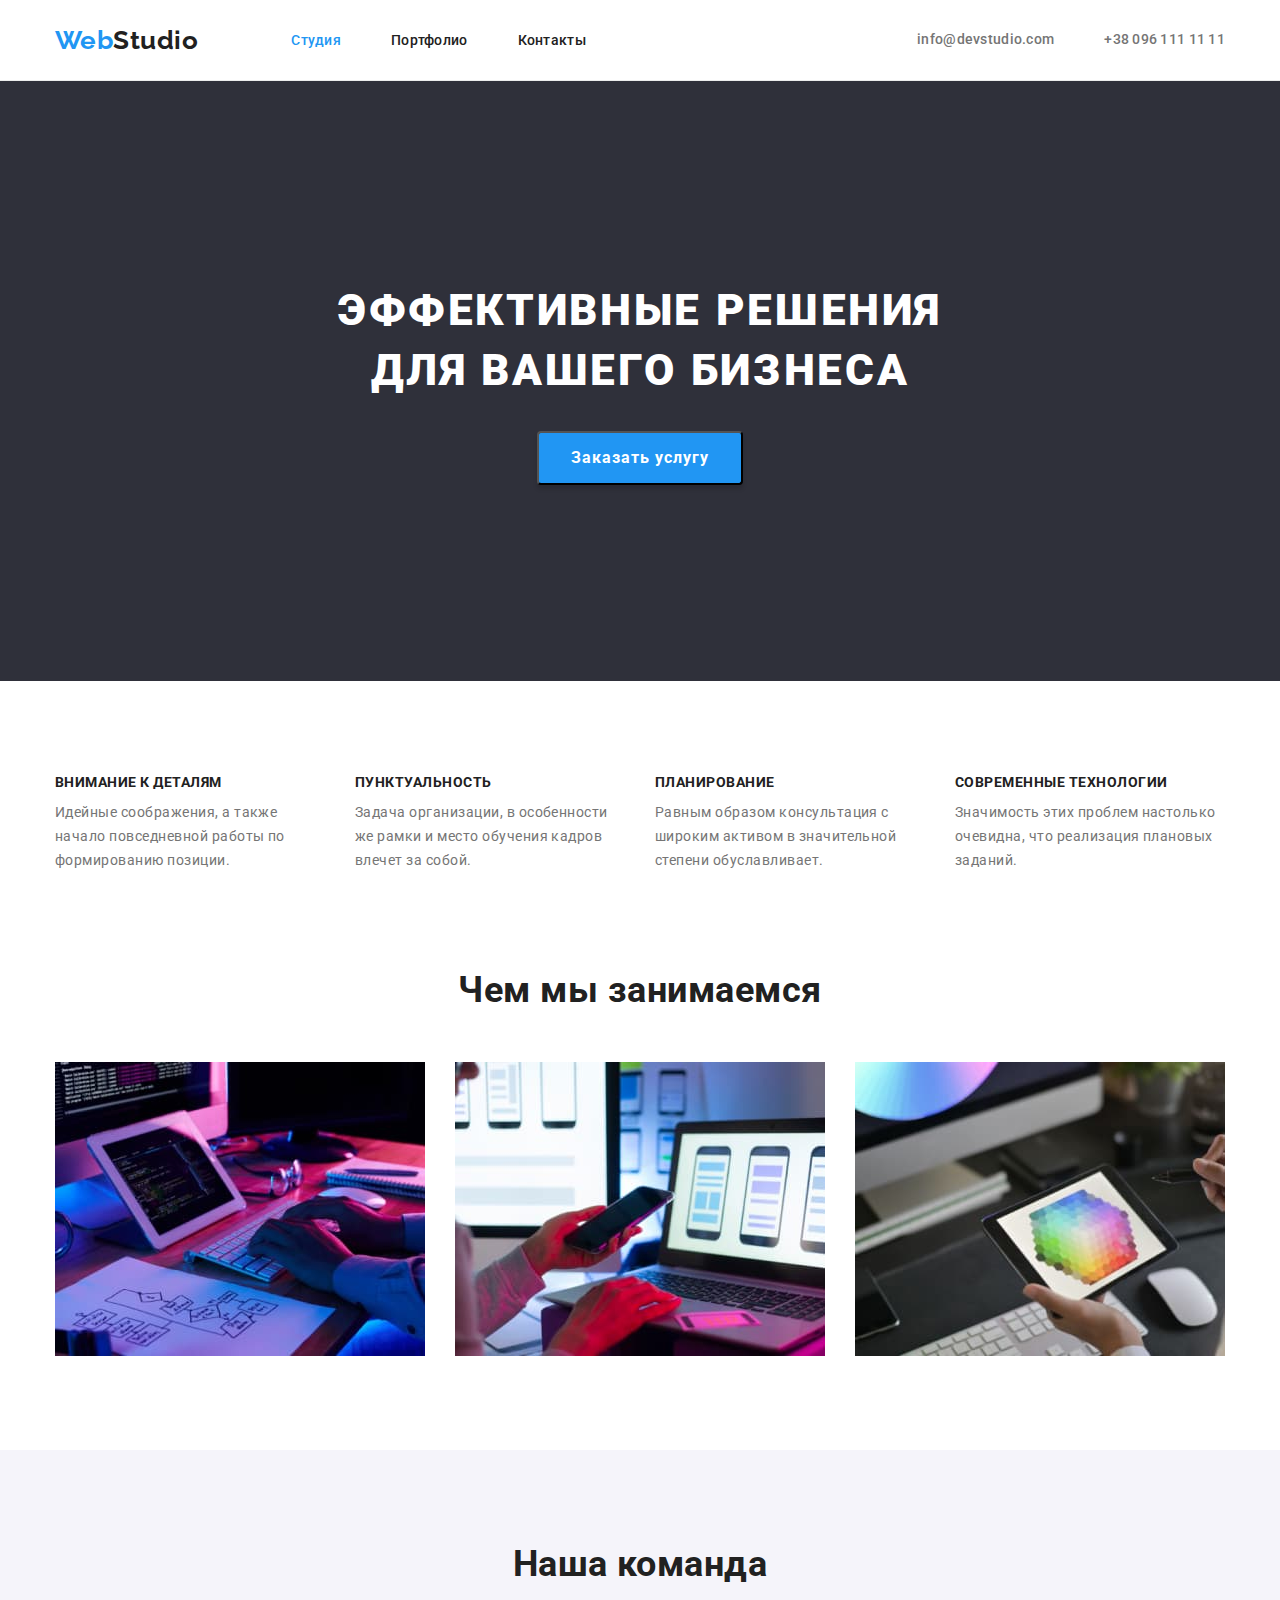
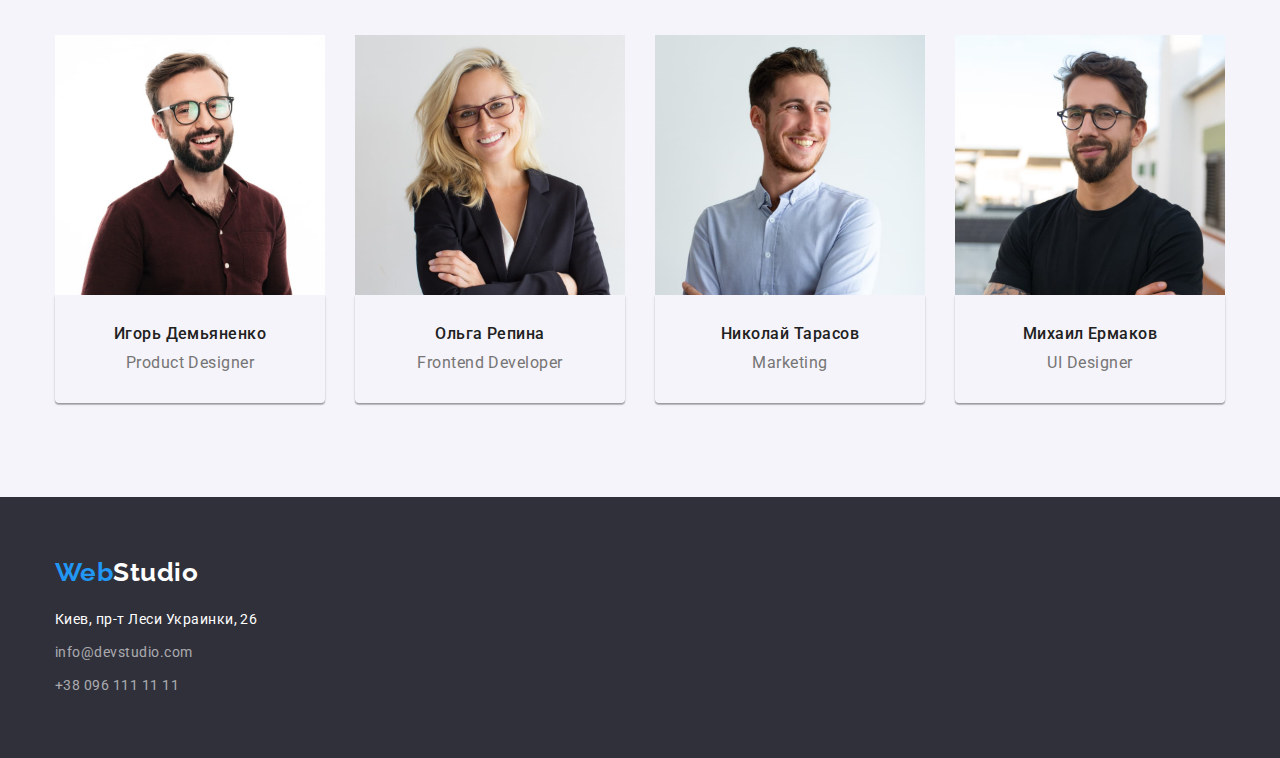
==== index.html @ 3c708224 "Клонував репозиторій" ====
<!DOCTYPE html>
<html lang="en">
  <head class="page-header">
    <meta charset="UTF-8" />
    <meta http-equiv="X-UA-Compatible" content="IE=edge" />
    <meta name="viewport" content="width=device-width, initial-scale=1.0" />
    <title>goit-markup-hw-02</title>

    <link rel="preconnect" href="https://fonts.googleapis.com" />
    <link rel="preconnect" href="https://fonts.gstatic.com" crossorigin />
    <link
      href="https://fonts.googleapis.com/css2?family=Raleway:wght@700&family=Roboto:wght@400;500;700;900&display=swap"
      rel="stylesheet"
    />

    <link
      rel="stylesheet"
      href="https://cdnjs.cloudflare.com/ajax/libs/modern-normalize/1.1.0/modern-normalize.min.css"
    />

    <link rel="stylesheet" href="./css/styles.css" />
  </head>
  <body>
    <header class="header">
      <div class="container main-header">
        <nav class="header-nav">
          <a href="" class="header-logo link"
            >Web<span class="logo-dark">Studio</span></a
          >
          <ul class="nav-list list">
            <li class="nav-item"><a href="" class="link current">Студия</a></li>
            <li class="nav-item">
              <a href="./portfolio.html" class="link">Портфолио</a>
            </li>
            <li class="nav-item"><a href="" class="link">Контакты</a></li>
          </ul>
        </nav>

        <ul class="auth-nav list">
          <li class="auth-sent">
            <a
              href="mailto:info@devstudio.com"
              target="_blank"
              rel="noopener noindex nofollow"
              class="link"
              >info@devstudio.com</a
            >
          </li>
          <li class="auth-sent">
            <a
              href="tel:+380961111111"
              target="_blank"
              rel="noopener noindex nofollow"
              class="link"
              >+38 096 111 11 11</a
            >
          </li>
        </ul>
      </div>
    </header>

    <main>
      <!-- Блок героя -->
      <section class="hero">
        <div class="container">
          <h1 class="hero-title">
            Эффективные решения <br />
            для вашего бизнеса
          </h1>

          <button type="button" class="hero-button">Заказать услугу</button>
        </div>
      </section>

      <!-- Наші переваги -->
      <section class="section">
        <div class="container">
          <h2 class="visually-hidden">Наші переваги</h2>

          <ul class="features-list list">
            <li class="features-item">
              <h3 class="features-title">Внимание к деталям</h3>
              <p class="features-text">
                Идейные соображения, а также начало повседневной работы по
                формированию позиции.
              </p>
            </li>

            <li class="features-item">
              <h3 class="features-title">Пунктуальность</h3>
              <p class="features-text">
                Задача организации, в особенности же рамки и место обучения
                кадров влечет за собой.
              </p>
            </li>

            <li class="features-item">
              <h3 class="features-title">Планирование</h3>
              <p class="features-text">
                Равным образом консультация с широким активом в значительной
                степени обуславливает.
              </p>
            </li>

            <li class="features-item">
              <h3 class="features-title">Современные технологии</h3>
              <p class="features-text">
                Значимость этих проблем настолько очевидна, что реализация
                плановых заданий.
              </p>
            </li>
          </ul>
        </div>
      </section>

      <!-- Чем мы занимаемся -->
      <section class="section work">
        <div class="container">
          <h2 class="section-title works-title">Чем мы занимаемся</h2>

          <ul class="works-list list">
            <li class="works-item">
              <img src="./images/img(1).jpg" alt="фото" width="370" />
            </li>
            <li class="works-item">
              <img src="./images/img(2).jpg" alt="фото" width="370" />
            </li>
            <li class="works-item">
              <img src="./images/img(3).jpg" alt="фото" width="370" />
            </li>
          </ul>
        </div>
      </section>

      <!-- Наша команда -->
      <section class="section team">
        <div class="container">
          <h2 class="section-title title-teams">Наша команда</h2>

          <ul class="team-list list">
            <li class="team-item">
              <a class="team-link" href=""
                ><img
                  src="./images/img(4).jpg"
                  alt="Игорь Демьяненко"
                  width="270"
              /></a>
              <div class="team-container">
                <h3 class="team-title">Игорь Демьяненко</h3>
                <p class="team-text">Product Designer</p>
              </div>
            </li>

            <li class="team-item">
              <a class="team-link" href=""
                ><img src="./images/img(5).jpg" alt="Ольга Репина" width="270"
              /></a>
              <div class="team-container">
                <h3 class="team-title">Ольга Репина</h3>
                <p class="team-text">Frontend Developer</p>
              </div>
            </li>

            <li class="team-item">
              <a class="team-link" href=""
                ><img
                  src="./images/img(6).jpg"
                  alt="Николай Тарасов"
                  width="270"
              /></a>
              <div class="team-container">
                <h3 class="team-title">Николай Тарасов</h3>
                <p class="team-text">Marketing</p>
              </div>
            </li>

            <li class="team-item">
              <a class="team-link" href=""
                ><img
                  src="./images/img(7).jpg"
                  alt="Михаил Ермаков"
                  width="270"
              /></a>
              <div class="team-container">
                <h3 class="team-title">Михаил Ермаков</h3>
                <p class="team-text">UI Designer</p>
              </div>
            </li>
          </ul>
        </div>
      </section>
    </main>

    <!-- Футер -->
    <footer class="footer">
      <div class="container">
        <a href="" class="header-logo link"
          >Web<span class="logo-light">Studio</span>
        </a>

        <address class="address">
          <ul class="address-list list">
            <li class="address-item">
              <a
                href="https://goo.gl/maps/rnDaSSkSqu99BaFW7"
                class="address-maps link"
                >Киев, пр-т Леси Украинки, 26</a
              >
            </li>
            <li class="address-item">
              <a
                href="mailto:info@devstudio.com"
                target="_blank"
                rel="noopener noindex nofollow"
                class="address-link"
                >info@devstudio.com</a
              >
            </li>
            <li class="address-item">
              <a
                href="tel:+380961111111"
                target="_blank"
                rel="noopener noindex nofollow"
                class="address-link"
                >+38 096 111 11 11</a
              >
            </li>
          </ul>
        </address>
      </div>
    </footer>
  </body>
</html>
---- css/styles.css ----
/* колір основного тексту:  #757575; */
/* вторичний колір тексту:  #212121 */
/* Білий:  #ffffff */
/* Акцентний:  #2196F3 */
/* Колір фону г-ф #2F303A */

:root {
  --primary-text-color: #757575;
  --title-text-color: #212121;
  --accent-color: #2196f3;
  --text-white-color: #ffffff;
  --background-h-f-color: #2f303a;
}

body {
  font-family: Roboto, sans-serif;
  letter-spacing: 0.03em;

  color: var(--primary-text-color);
}

/*  загальні стилі до списків */
.list {
  padding: 0;
  margin: 0;
  list-style: none;
}

/* загальні стилі до силок */
.link {
  text-decoration: none;
}

img {
  display: block;
  max-width: 100%;
  margin: 0;
}

h1,
h2,
h3,
p {
  margin: 0;
}

.container {
  width: 1200px;
  margin: 0 auto;
  padding-left: 15px;
  padding-right: 15px;
}

/* Стилі до хедера */
.header {
  background-color: var(--text-white-color);

  border-bottom: 1px solid #ececec;
}

.main-header {
  display: flex;
}

.header-nav {
  display: flex;
  align-items: center;
}

/* styles do logo */
.header-logo {
  font-family: Raleway, sans-serif;
  font-weight: 700;
  font-size: 26px;
  line-height: 1.19;

  color: var(--accent-color);
}

.logo-dark {
  color: var(--title-text-color);
}

.logo-light {
  color: var(--text-white-color);
}

/* styles do site-nav */
.nav-list {
  display: flex;
  margin-left: 93px;
}

.nav-list .nav-item + .nav-item {
  margin-left: 50px;
}

.nav-list .link {
  padding-top: 32px;
  padding-bottom: 32px;

  color: var(--title-text-color);
  font-weight: 500;
  font-size: 14px;
  line-height: 1.14;
  letter-spacing: 0.02em;
}

.nav-list .link:hover,
.nav-list .link:focus {
  color: var(--accent-color);
}

.nav-list .link.current {
  color: var(--accent-color);
}

/* Styles do auth-link  (nav) */
.auth-nav {
  display: flex;
  align-items: center;
  margin-left: auto;
}

.auth-nav .auth-sent + .auth-sent {
  margin-left: 50px;
}

.auth-nav .link {
  display: block;

  padding-top: 32px;
  padding-bottom: 32px;

  color: var(--primary-text-color);
  font-weight: 500;
  font-size: 14px;
  line-height: 1.14;
  letter-spacing: 0.02em;
}

.auth-nav .link:hover,
.auth-nav .link:focus {
  color: var(--accent-color);
}

/* Styles do hero-title  (Блок героя ) */
.hero {
  height: 600px;

  padding-top: 200px;
  padding-bottom: 200px;

  text-align: center;

  background-color: var(--background-h-f-color);
}

.hero-title {
  margin-top: 0;
  margin-bottom: 30px;

  color: var(--text-white-color);
  font-weight: 900;
  font-size: 44px;
  line-height: 1.36;

  letter-spacing: 0.06em;
  text-transform: uppercase;
}

.hero-button {
  background-color: var(--accent-color);
  color: var(--text-white-color);
  font-weight: 700;
  font-size: 16px;
  line-height: 1.87;
  align-items: center;
  text-align: center;
  letter-spacing: 0.06em;
  cursor: pointer;

  padding: 10px 32px;

  box-shadow: 0px 4px 4px rgba(0, 0, 0, 0.15);
  border-radius: 4px;
}

/* Загальні стилі до секцій */
.section {
  padding-top: 94px;
  padding-bottom: 94px;
}

.section-title {
  color: var(--title-text-color);
  font-weight: 700;
  font-size: 36px;
  line-height: 1.16;

  text-align: center;
}

/* Стилі до скривающихся заголовків */
.visually-hidden {
  position: absolute;
  width: 1px;
  height: 1px;
  margin: -1px;
  border: 0;
  padding: 0;
  white-space: nowrap;
  clip-path: inset(100%);
  clip: rect(0 0 0 0);
  overflow: hidden;
}

/* Cтилі до section Наші переваги */
.features-list {
  display: flex;
}

.features-item {
  width: 270px;
  height: 101px;
}

.features-list .features-item + .features-item {
  margin-left: 30px;
}

.features-title {
  color: var(--title-text-color);
  font-weight: 700;
  font-size: 14px;
  line-height: 1.14;
  text-transform: uppercase;

  margin-top: 0;
  margin-bottom: 10px;
}

.features-text {
  font-size: 14px;
  line-height: 1.71;

  margin-top: 0;
  margin-bottom: 0;
}

/*  section Чем мы занимаемся  */
.work {
  padding-top: 0;
}

.works-title {
  margin-top: 0;
  margin-bottom: 50px;
}

.works-list {
  display: flex;
}

.works-item {
  width: 370px;
  height: 294px;
}

.works-list .works-item + .works-item {
  margin-left: 30px;
}

/*  section Наша команда */
.team {
  background-color: #f5f4fa;
}

.title-teams {
  margin-top: 0;
  margin-bottom: 50px;
}

.team-list {
  display: flex;
}

.team-list .team-item + .team-item {
  margin-left: 30px;
}

.team-item {
  width: 270px;
  height: 368px;
}

.team-container {
  display: block;
  text-align: center;

  padding-top: 30px;
  padding-bottom: 30px;

  box-shadow: 0px 1px 3px rgba(0, 0, 0, 0.12), 0px 1px 1px rgba(0, 0, 0, 0.14),
    0px 2px 1px rgba(0, 0, 0, 0.2);
  border-radius: 0px 0px 4px 4px;
}

.team-title {
  color: var(--title-text-color);
  font-weight: 500;
  font-size: 16px;
  line-height: 1.18;

  margin-top: 0;
  margin-bottom: 10px;
}

.team-text {
  font-size: 16px;
  line-height: 1.18;

  margin-top: 0;
  margin-bottom: 0;
}

/* загальні стилі до footera */
.footer {
  padding-top: 60px;
  padding-bottom: 60px;

  background-color: var(--background-h-f-color);
}

.address {
  font-style: normal;
}

.address-list {
  margin-top: 20px;
}

.address-list .address-item + .address-item {
  margin-top: 9px;
}

.address-maps {
  color: var(--text-white-color);
  font-size: 14px;
  line-height: 1.71;
}

.address-link {
  color: rgba(255, 255, 255, 0.6);
  text-decoration: none;
  font-size: 14px;
  line-height: 1.71;
}

/* СТИЛІ ДО ПОРТФОЛІО */
.navigation-list {
  display: flex;
  justify-content: center;

  margin-bottom: 50px;
}

.navigation-list .navigation-item + .navigation-item {
  margin-left: 8px;
}

.navigation-list .navigation-button:hover,
.navigation-list .navigation-button:focus {
  background-color: var(--accent-color);
  color: var(--text-white-color);
}

.navigation-button {
  padding: 6px 22px;

  background-color: #f5f4fa;
  color: var(--title-text-color);
  font-weight: 500;
  font-size: 16px;
  line-height: 1.62;
  text-align: center;
  letter-spacing: 0.03em;

  border-radius: 4px;
  cursor: pointer;
}

/* стилі до filter */
.filter-list {
  display: flex;
  flex-wrap: wrap;

  margin: -15px;
}

.filter-item {
  width: 370px;
  height: 404px;

  margin: 15px;
}

.filter-link {
  color: var(--primary-text-color);
}

.filter-container {
  padding: 20px 24px;

  border-right-width: 1px;
  border-right-style: solid;
  border-right-color: #eeeeee;

  border-bottom-width: 1px;
  border-bottom-style: solid;
  border-bottom-color: #eeeeee;

  border-left-width: 1px;
  border-left-style: solid;
  border-left-color: #eeeeee;
}

.filter-title {
  margin-bottom: 4px;

  color: var(--title-text-color);

  font-weight: 700;
  font-size: 18px;
  line-height: 2;

  letter-spacing: 0.06em;
}

.filter-text {
  font-size: 16px;
  line-height: 1.87;
}
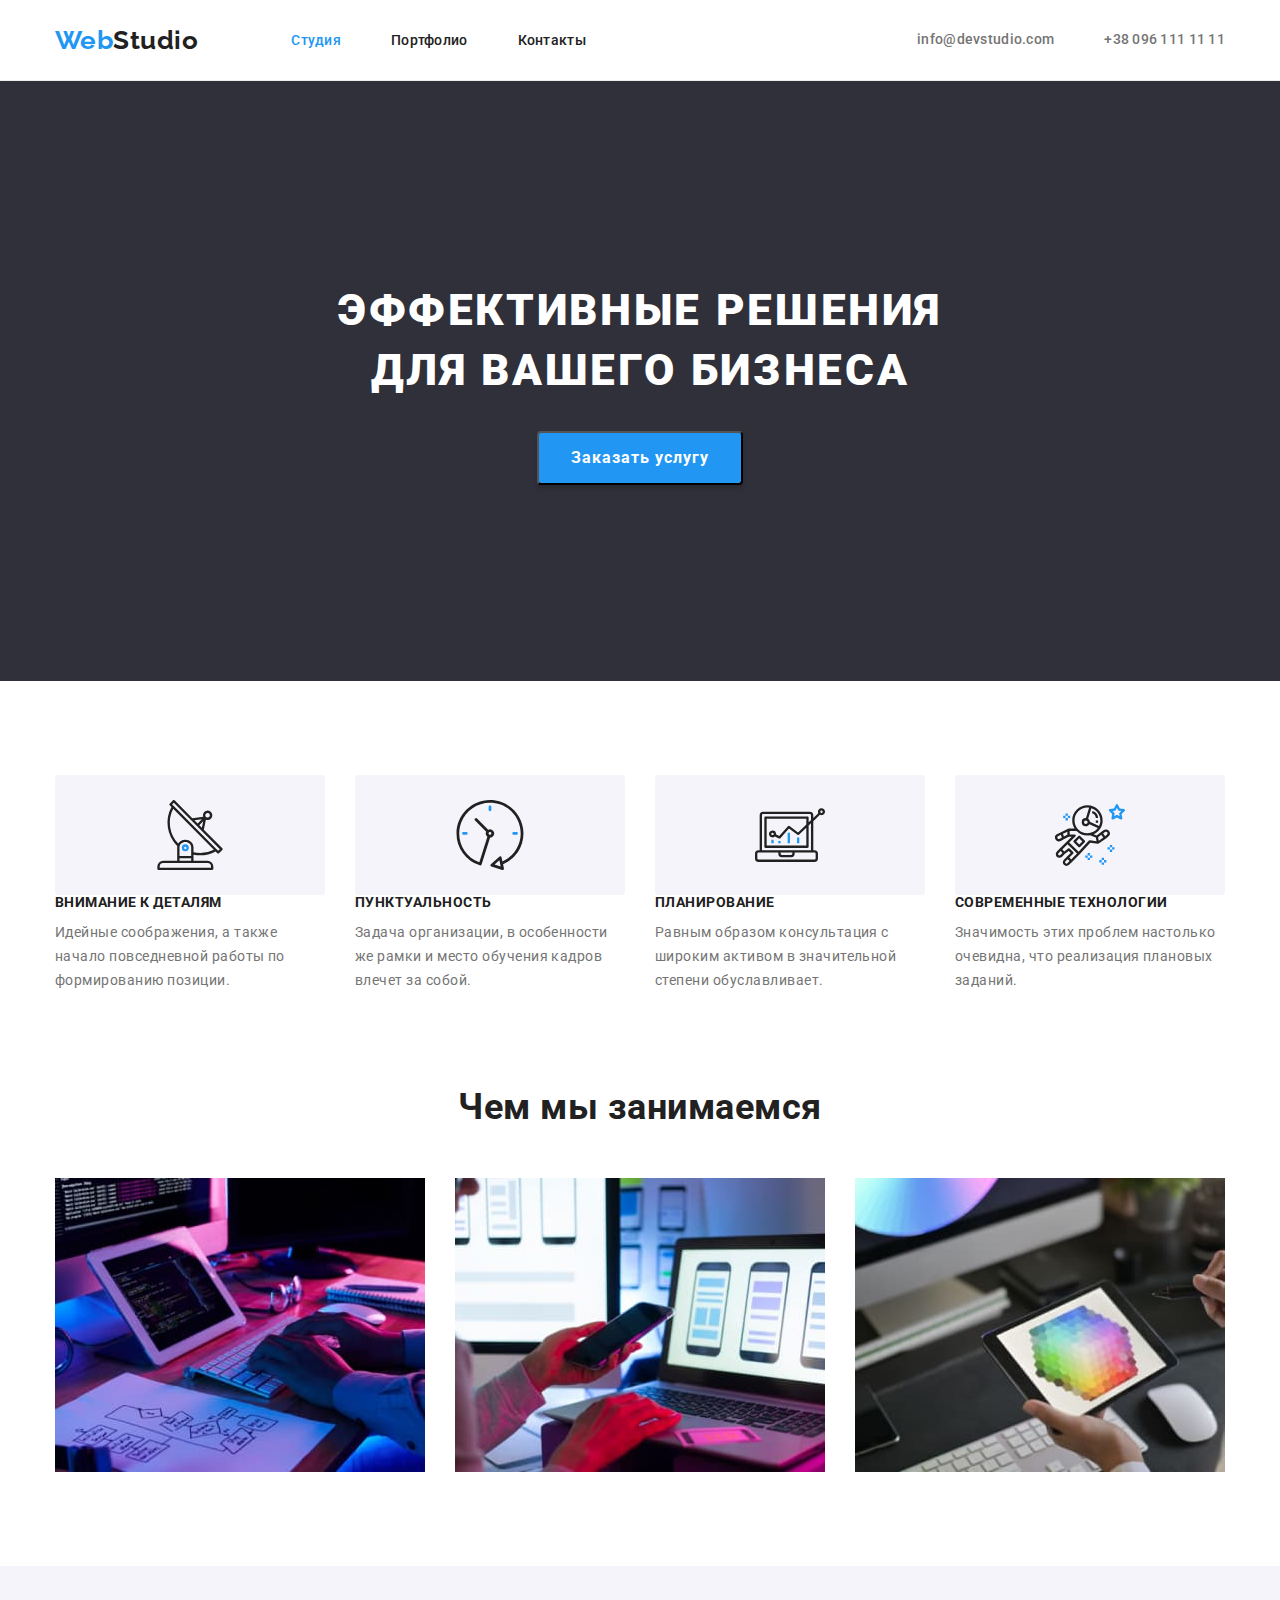
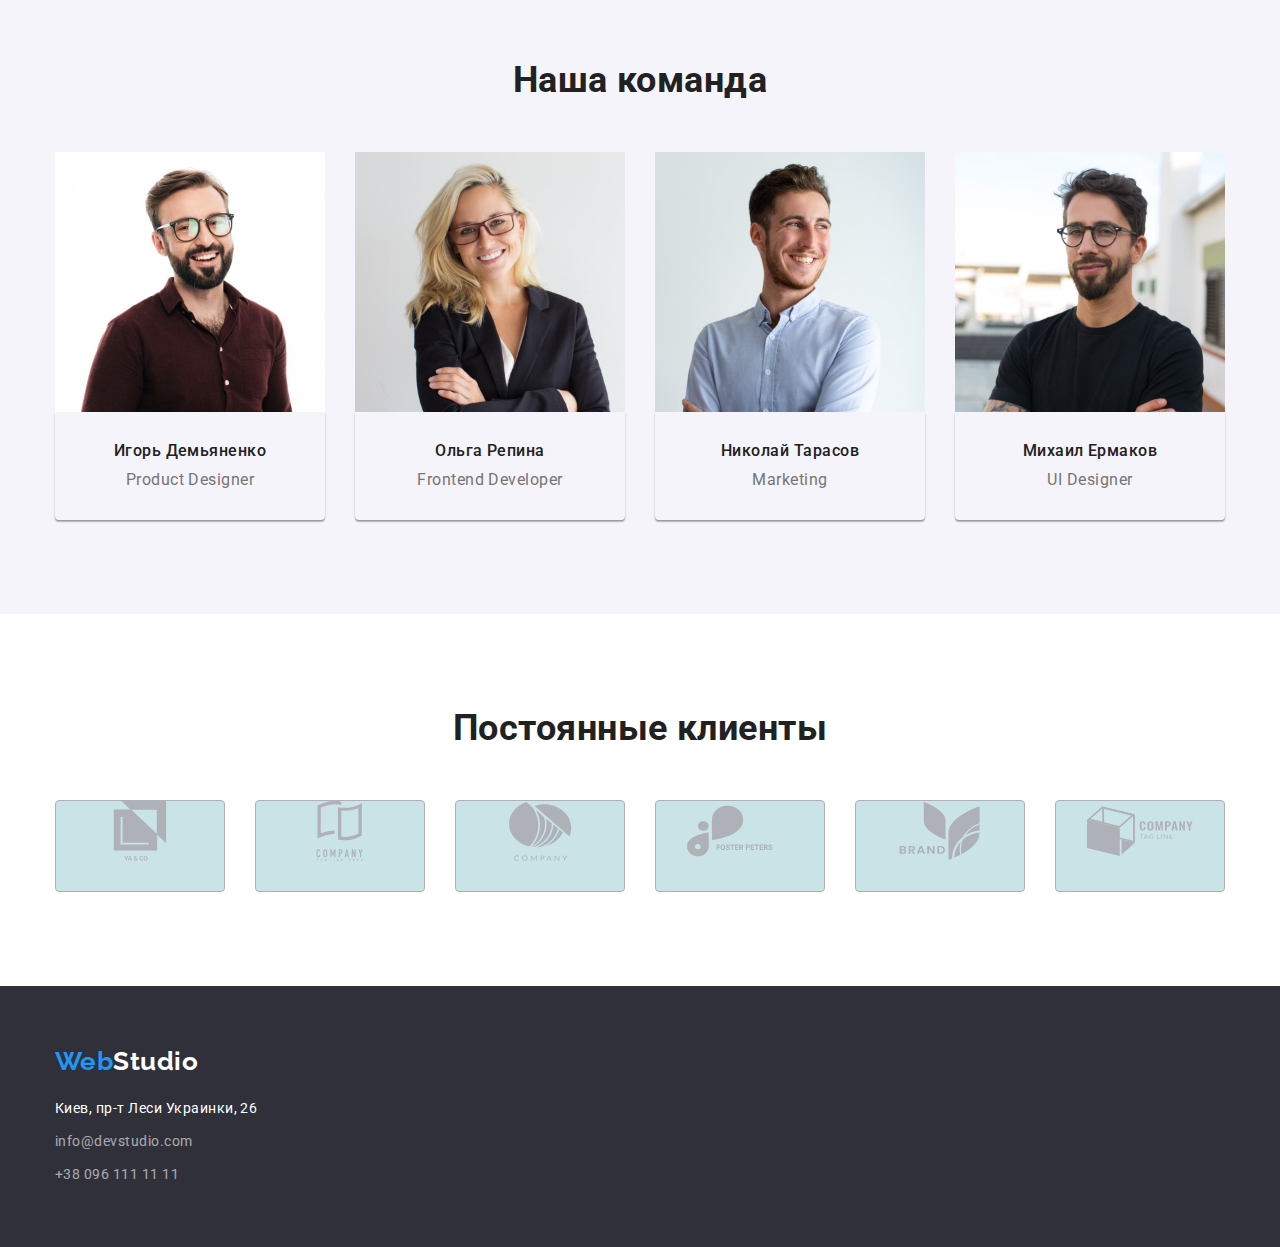
==== commit 7fa5ef3f: "." ====
--- a/index.html
+++ b/index.html
@@ -78,7 +78,7 @@
           <h2 class="visually-hidden">Наші переваги</h2>
 
           <ul class="features-list list">
-            <li class="features-item">
+            <li class="features-item icon-antenna">
               <h3 class="features-title">Внимание к деталям</h3>
               <p class="features-text">
                 Идейные соображения, а также начало повседневной работы по
@@ -86,7 +86,7 @@
               </p>
             </li>
 
-            <li class="features-item">
+            <li class="features-item icon-clock">
               <h3 class="features-title">Пунктуальность</h3>
               <p class="features-text">
                 Задача организации, в особенности же рамки и место обучения
@@ -94,7 +94,7 @@
               </p>
             </li>
 
-            <li class="features-item">
+            <li class="features-item icon-diagram">
               <h3 class="features-title">Планирование</h3>
               <p class="features-text">
                 Равным образом консультация с широким активом в значительной
@@ -102,7 +102,7 @@
               </p>
             </li>
 
-            <li class="features-item">
+            <li class="features-item icon-astonaut">
               <h3 class="features-title">Современные технологии</h3>
               <p class="features-text">
                 Значимость этих проблем настолько очевидна, что реализация
@@ -185,6 +185,57 @@
                 <h3 class="team-title">Михаил Ермаков</h3>
                 <p class="team-text">UI Designer</p>
               </div>
+            </li>
+          </ul>
+        </div>
+      </section>
+
+      <!-- Постоянные клиенты -->
+      <section class="section">
+        <div class="container">
+          <h2 class="section-title title-customers">Постоянные клиенты</h2>
+          <ul class="customers-list list">
+            <li class="customers-item">
+              <a href="" class="customers-link link">
+                <svg class="customers-svg">
+                  <use href="./images/icons.svg#icon-union"></use>
+                </svg>
+              </a>
+            </li>
+            <li class="customers-item">
+              <a href="" class="customers-link link">
+                <svg class="customers-svg">
+                  <use href="./images/icons.svg#icon-vector"></use>
+                </svg>
+              </a>
+            </li>
+            <li class="customers-item">
+              <a href="" class="customers-link link">
+                <svg class="customers-svg">
+                  <use href="./images/icons.svg#icon-object"></use>
+                </svg>
+              </a>
+            </li>
+            <li class="customers-item">
+              <a href="" class="customers-link link">
+                <svg class="customers-svg">
+                  <use href="./images/icons.svg#icon-foster"></use>
+                </svg>
+              </a>
+            </li>
+            <li class="customers-item">
+              <a href="" class="customers-link link">
+                <svg class="customers-svg">
+                  <use href="./images/icons.svg#icon-brand"></use>
+                </svg>
+              </a>
+            </li>
+            <li class="customers-item">
+              <a href="" class="customers-link link">
+                <svg class="customers-svg">
+                  <use href="./images/icons.svg#icon-company"></use>
+                </svg>
+              </a>
             </li>
           </ul>
         </div>
--- a/css/styles.css
+++ b/css/styles.css
@@ -3,6 +3,8 @@
 /* Білий:  #ffffff */
 /* Акцентний:  #2196F3 */
 /* Колір фону г-ф #2F303A */
+/* колір  вторичного фону: #F5F4FA */
+/* фон img: #AFB1B8 */
 
 :root {
   --primary-text-color: #757575;
@@ -10,6 +12,8 @@
   --accent-color: #2196f3;
   --text-white-color: #ffffff;
   --background-h-f-color: #2f303a;
+  --background-minor-color: #f5f4fa;
+  --background-color-img: #afb1b8;
 }
 
 body {
@@ -222,7 +226,32 @@
 
 .features-item {
   width: 270px;
-  height: 101px;
+}
+
+.features-item::before {
+  display: block;
+  content: '';
+  height: 120px;
+
+  background-image: url(../images/antenna.svg);
+  background-size: 70px;
+  background-repeat: no-repeat;
+  background-position: center;
+
+  background-color: var(--background-minor-color);
+  border-radius: 4px;
+}
+
+.icon-clock::before {
+  background-image: url(../images/clock.svg);
+}
+
+.icon-diagram::before {
+  background-image: url(../images/diagram.svg);
+}
+
+.icon-astonaut::before {
+  background-image: url(../images/astronaut.svg);
 }
 
 .features-list .features-item + .features-item {
@@ -273,7 +302,7 @@
 
 /*  section Наша команда */
 .team {
-  background-color: #f5f4fa;
+  background-color: var(--background-minor-color);
 }
 
 .title-teams {
@@ -322,6 +351,51 @@
 
   margin-top: 0;
   margin-bottom: 0;
+}
+
+/* Постоянные клиенты */
+.title-customers {
+  margin-bottom: 50px;
+}
+
+.customers-list {
+  display: flex;
+}
+
+.customers-item {
+  width: 170px;
+  height: 92px;
+
+  text-align: center;
+
+  border: 1px solid #afb1b8;
+  box-sizing: border-box;
+  border-radius: 4px;
+
+  background-color: rgb(201, 227, 231);
+}
+
+.customers-item:hover,
+.customers-item:focus {
+  border: 1px solid var(--accent-color);
+}
+
+.customers-item + .customers-item {
+  margin-left: 30px;
+}
+
+
+.customers-svg {
+  width: 106px;
+  height: 60px;
+  fill: var(--background-color-img);
+
+  
+}
+
+.customers-svg:hover,
+.customers-svg:focus {
+  fill: var(--accent-color);
 }
 
 /* загальні стилі до footera */
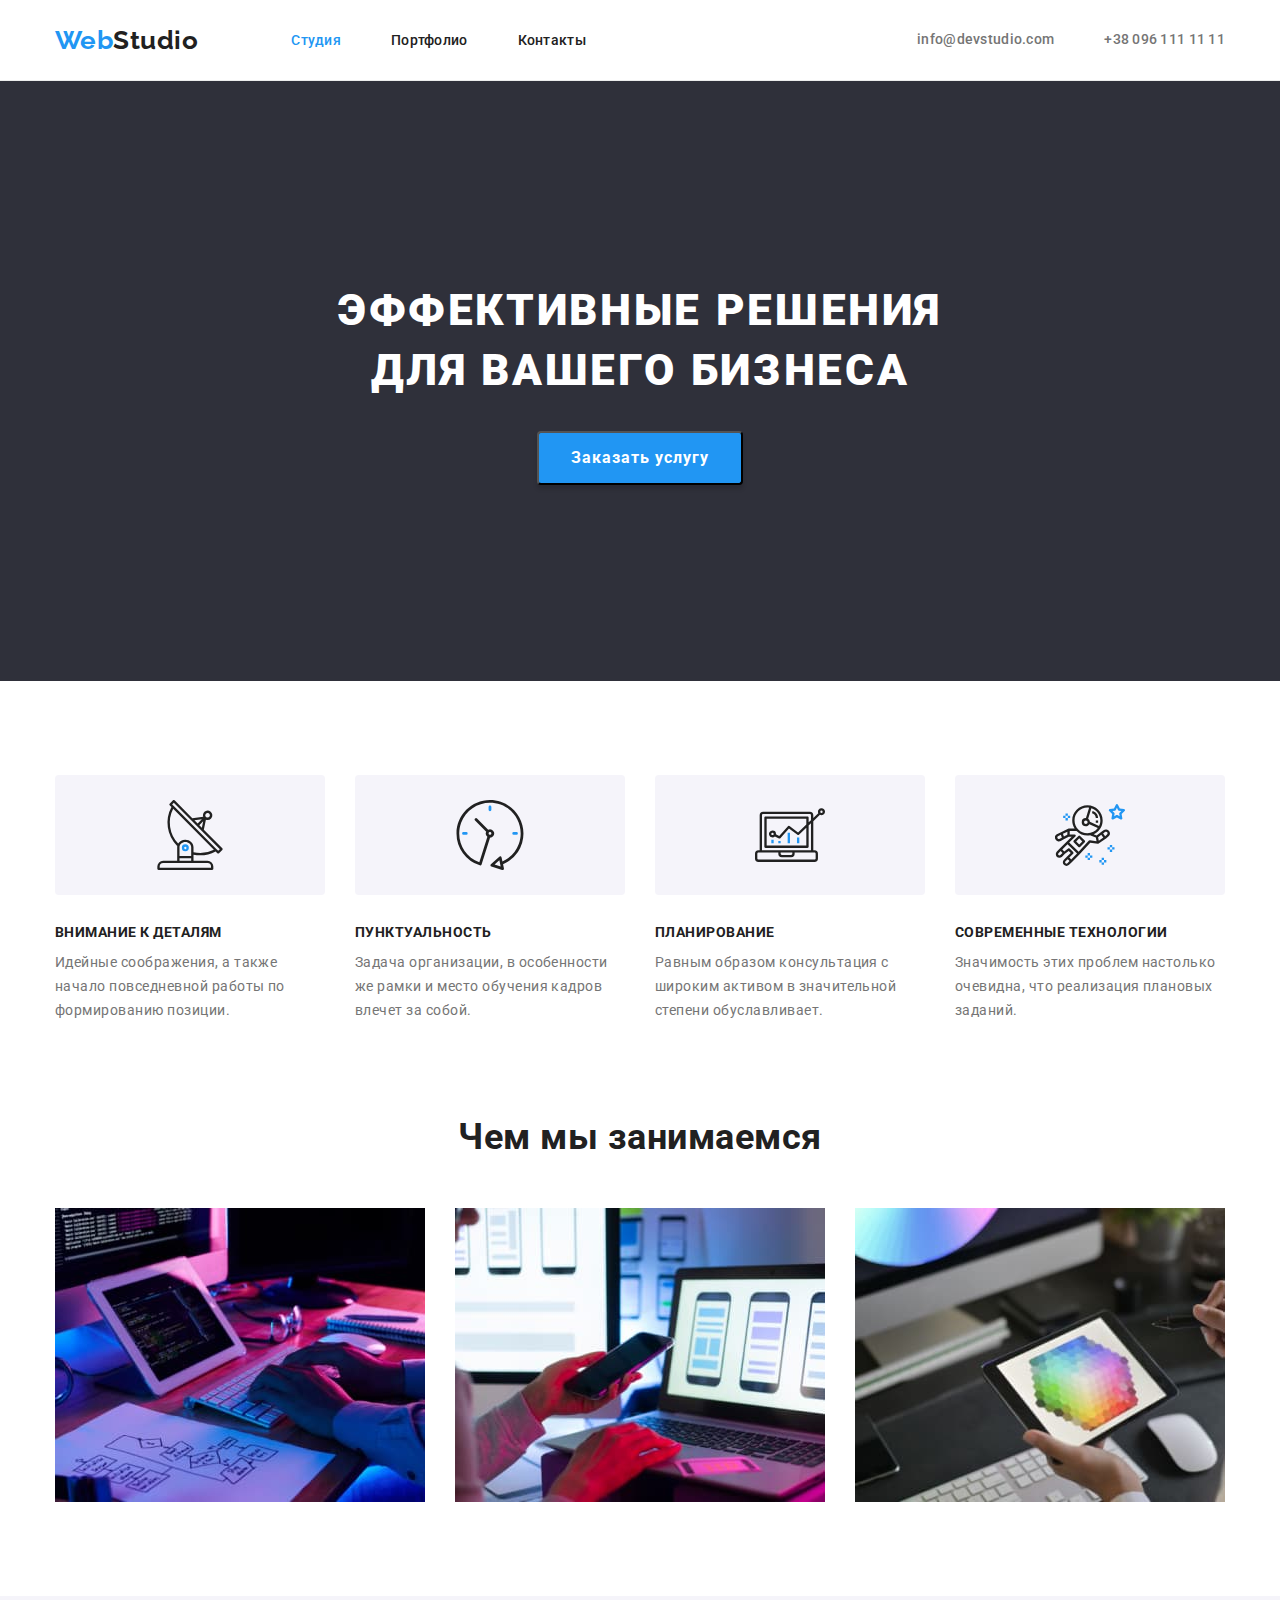
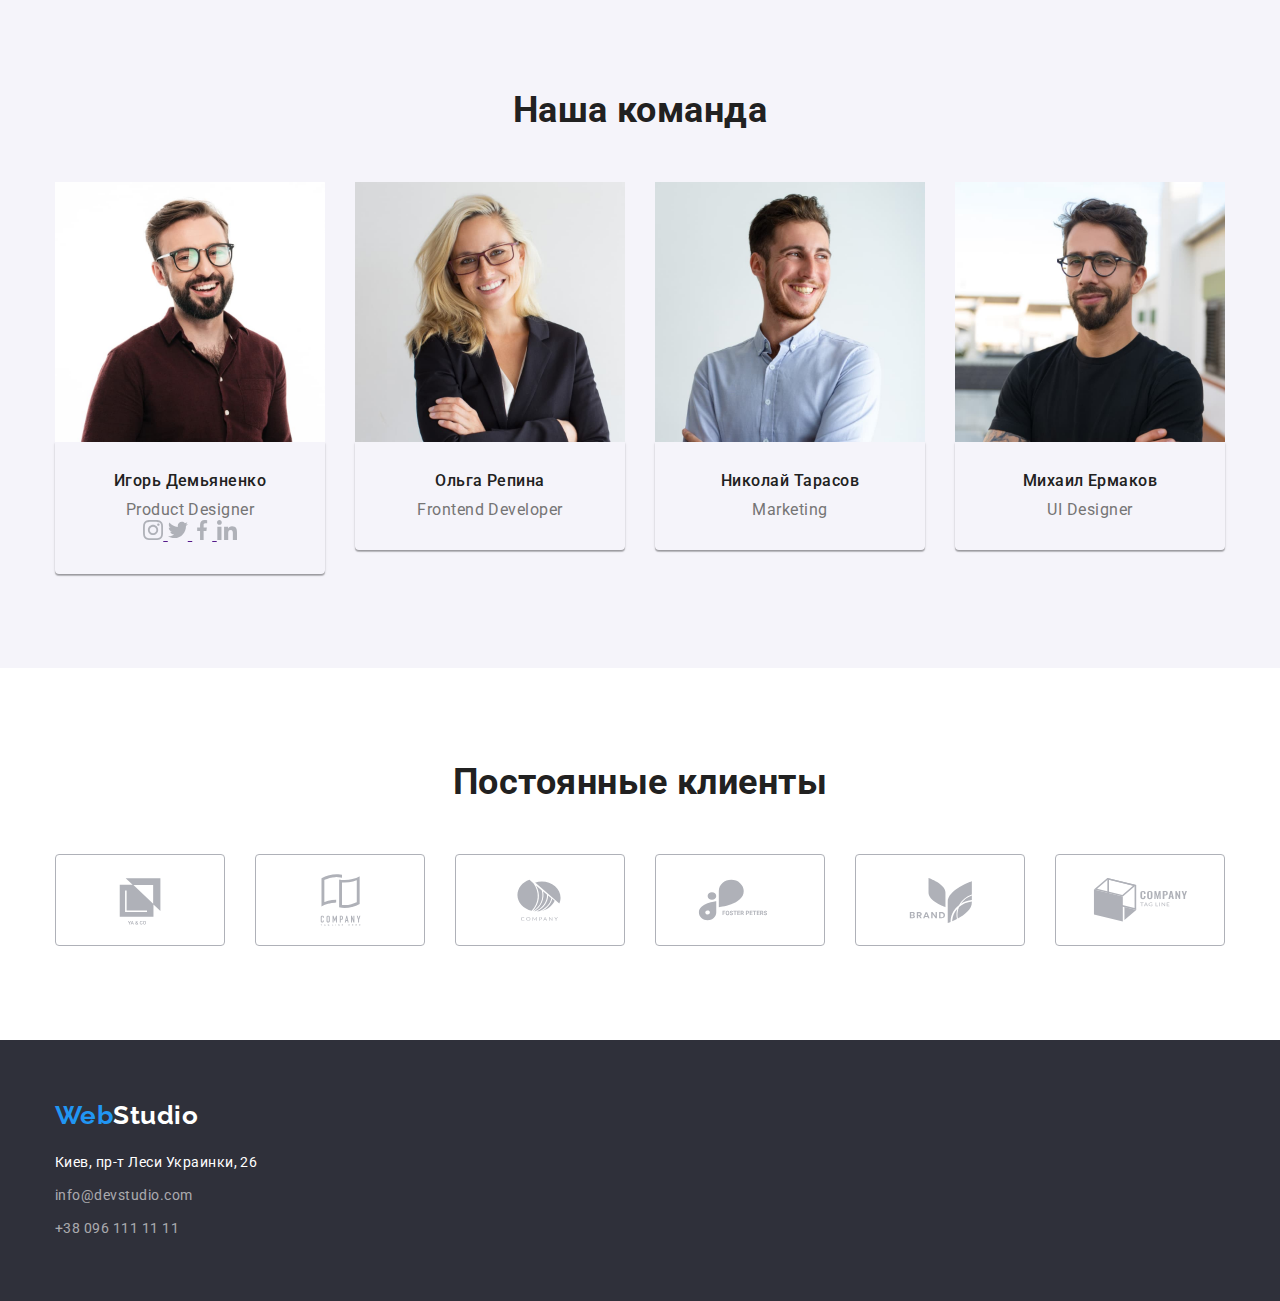
==== commit bfe60466: "." ====
--- a/index.html
+++ b/index.html
@@ -148,6 +148,30 @@
               <div class="team-container">
                 <h3 class="team-title">Игорь Демьяненко</h3>
                 <p class="team-text">Product Designer</p>
+
+                <a href="">
+                  <svg class="icon-network">
+                    <use href="./images/icons.svg#icon-instagram"></use>
+                  </svg>
+                </a>
+
+                <a href="">
+                  <svg class="icon-network">
+                    <use href="./images/icons.svg#icon-twitter"></use>
+                  </svg>
+                </a>
+
+                <a href="">
+                  <svg class="icon-network">
+                    <use href="./images/icons.svg#icon-facebook"></use>
+                  </svg>
+                </a>
+
+                <a href="">
+                  <svg class="icon-network">
+                    <use href="./images/icons.svg#icon-linkedin"></use>
+                  </svg>
+                </a>
               </div>
             </li>
 
--- a/css/styles.css
+++ b/css/styles.css
@@ -233,6 +233,8 @@
   content: '';
   height: 120px;
 
+  margin-bottom: 30px;
+
   background-image: url(../images/antenna.svg);
   background-size: 70px;
   background-repeat: no-repeat;
@@ -320,7 +322,7 @@
 
 .team-item {
   width: 270px;
-  height: 368px;
+  /* height: 368px; */
 }
 
 .team-container {
@@ -353,6 +355,13 @@
   margin-bottom: 0;
 }
 
+
+
+.icon-network {
+  width: 20px;
+  height: 20px;
+}
+
 /* Постоянные клиенты */
 .title-customers {
   margin-bottom: 50px;
@@ -366,14 +375,13 @@
   width: 170px;
   height: 92px;
 
-  text-align: center;
+  padding: 16px 32px;
 
   border: 1px solid #afb1b8;
   box-sizing: border-box;
   border-radius: 4px;
-
-  background-color: rgb(201, 227, 231);
-}
+}
+
 
 .customers-item:hover,
 .customers-item:focus {
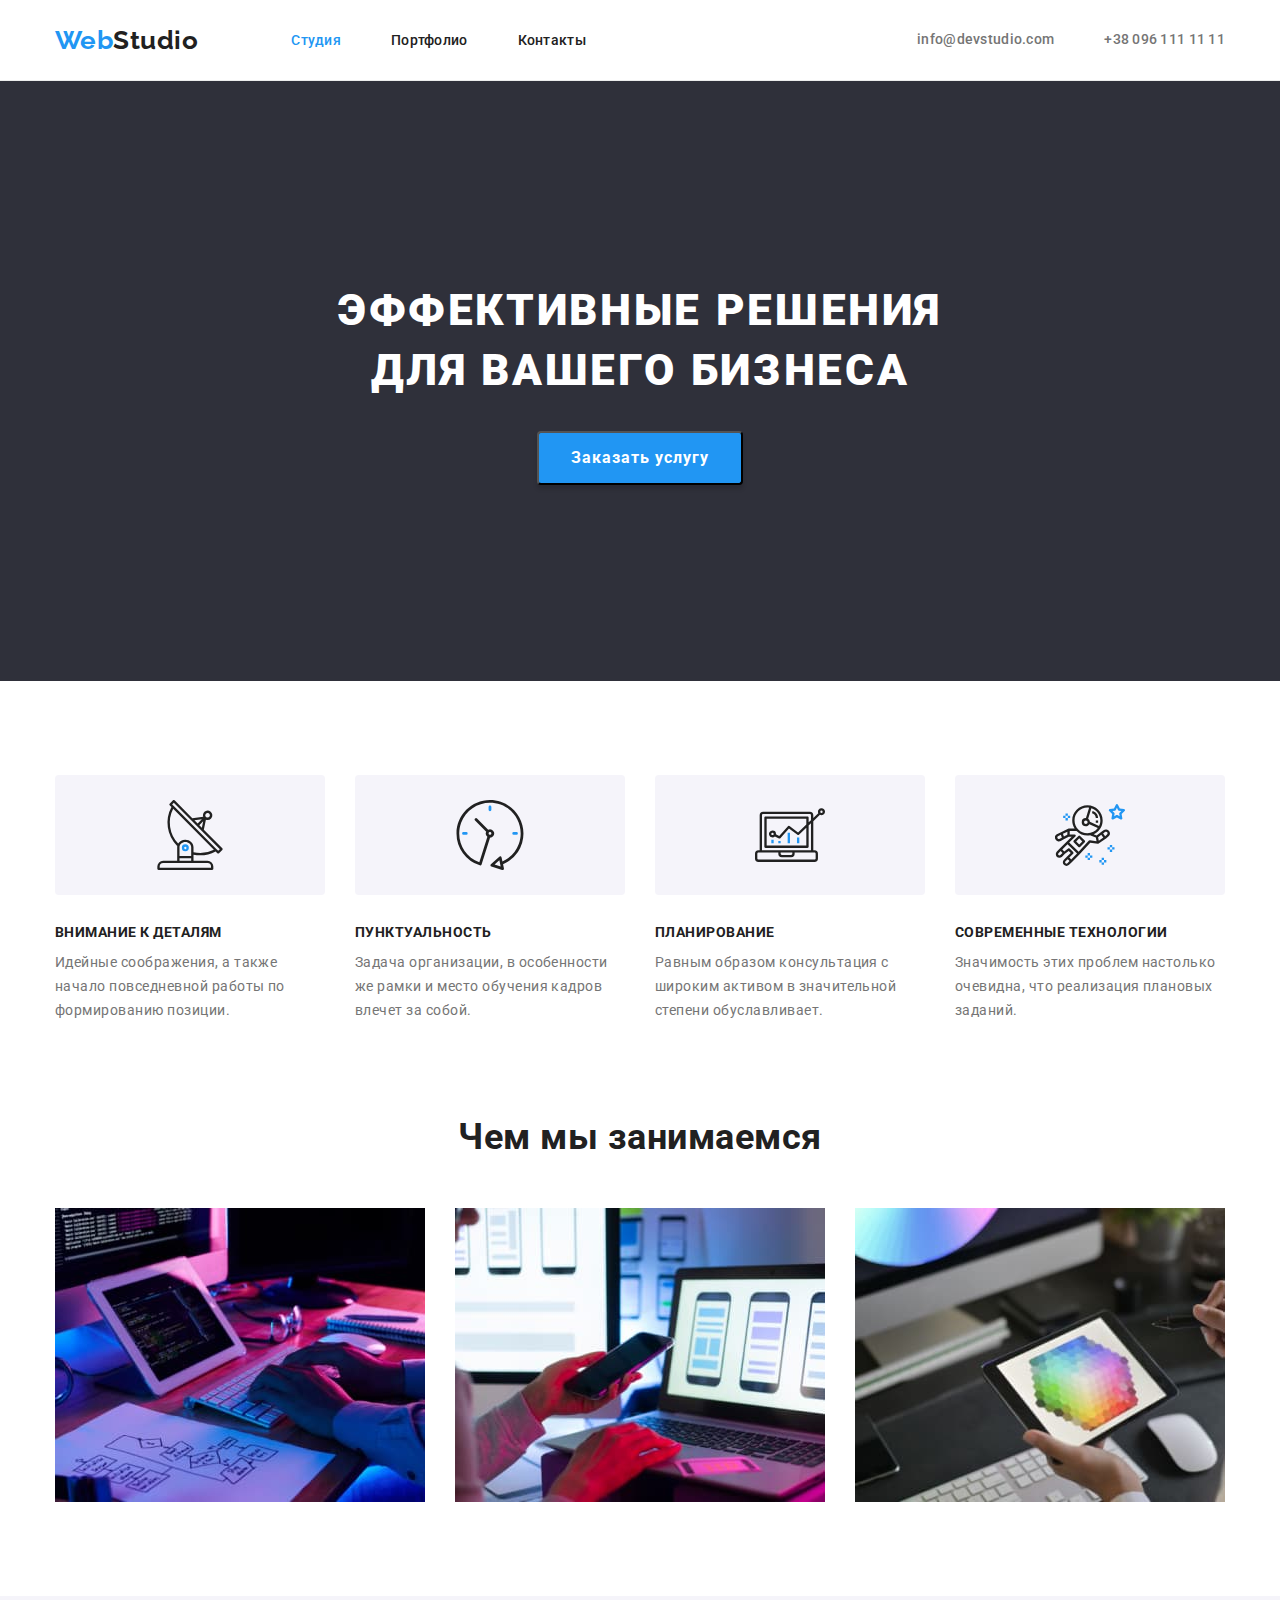
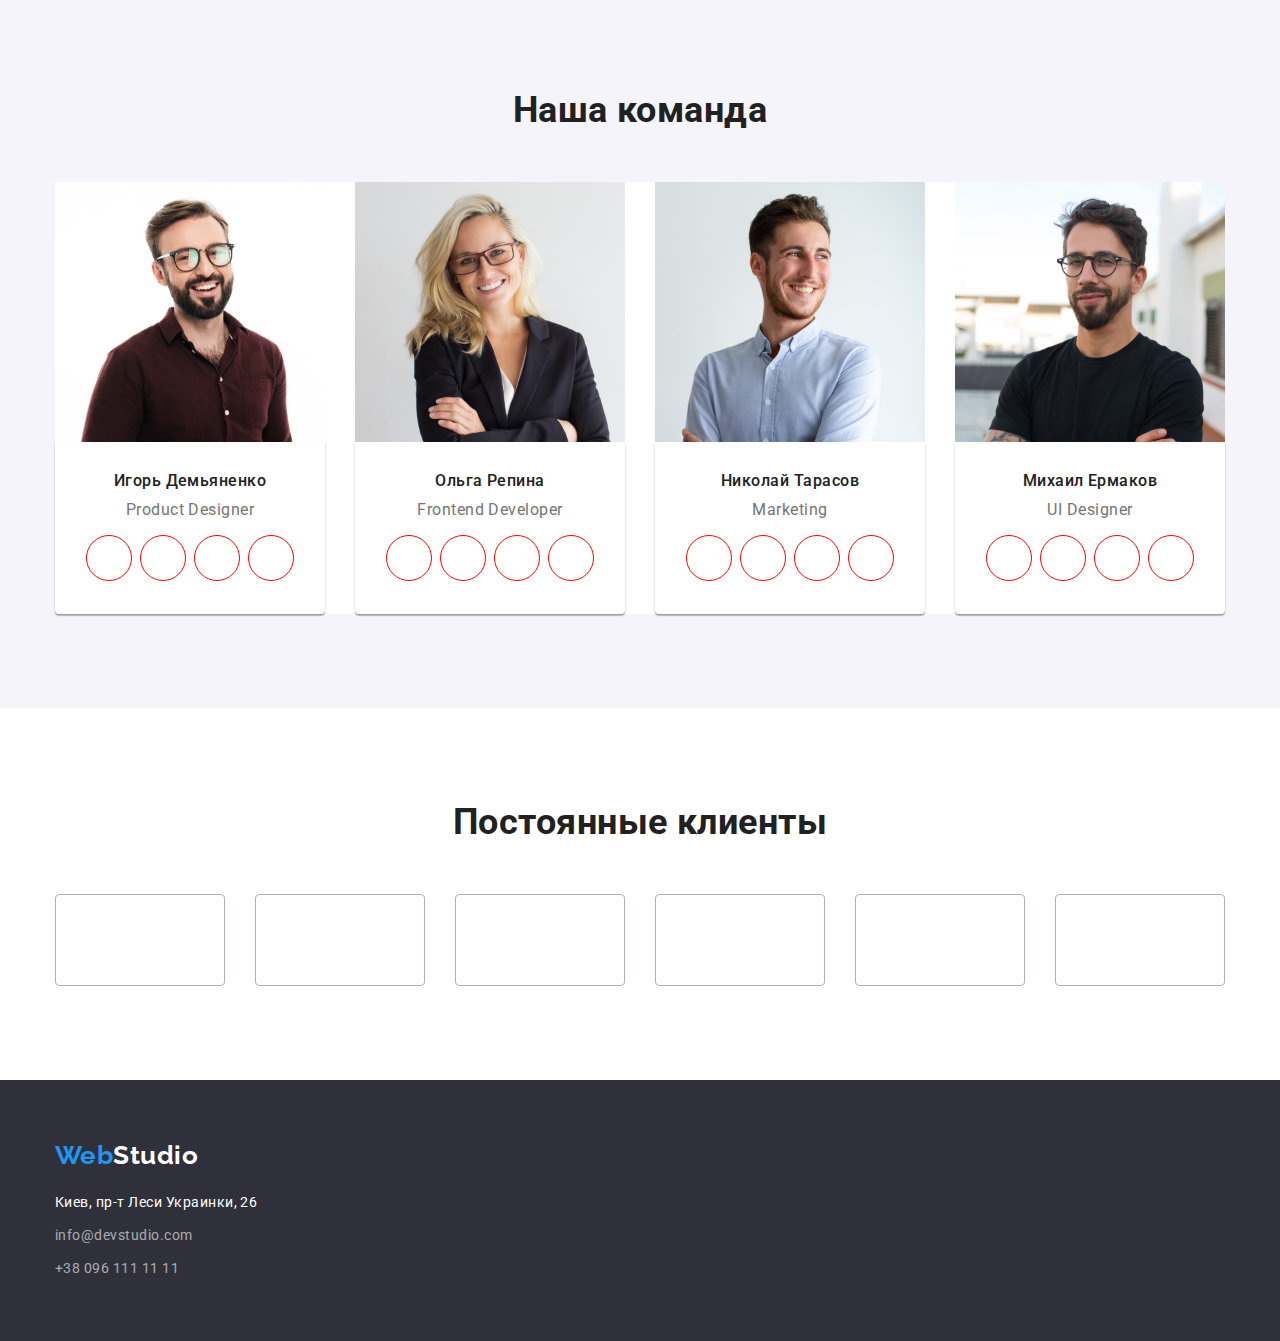
==== commit 388f4b71: "." ====
--- a/index.html
+++ b/index.html
@@ -149,29 +149,36 @@
                 <h3 class="team-title">Игорь Демьяненко</h3>
                 <p class="team-text">Product Designer</p>
 
-                <a href="">
-                  <svg class="icon-network">
-                    <use href="./images/icons.svg#icon-instagram"></use>
-                  </svg>
-                </a>
-
-                <a href="">
-                  <svg class="icon-network">
-                    <use href="./images/icons.svg#icon-twitter"></use>
-                  </svg>
-                </a>
-
-                <a href="">
-                  <svg class="icon-network">
-                    <use href="./images/icons.svg#icon-facebook"></use>
-                  </svg>
-                </a>
-
-                <a href="">
-                  <svg class="icon-network">
-                    <use href="./images/icons.svg#icon-linkedin"></use>
-                  </svg>
-                </a>
+                <ul class="network-list list">
+                  <li class="network-item">
+                    <a href="" class="network-link">
+                      <svg class="icon-network">
+                        <use href="./images/icons.svg#icon-instagram"></use>
+                      </svg>
+                    </a>
+                  </li>
+                  <li>
+                    <a href="">
+                      <svg class="icon-network">
+                        <use href="./images/icons.svg#icon-twitter"></use>
+                      </svg>
+                    </a>
+                  </li>
+                  <li>
+                    <a href="">
+                      <svg class="icon-network">
+                        <use href="./images/icons.svg#icon-facebook"></use>
+                      </svg>
+                    </a>
+                  </li>
+                  <li>
+                    <a href="">
+                      <svg class="icon-network">
+                        <use href="./images/icons.svg#icon-linkedin"></use>
+                      </svg>
+                    </a>
+                  </li>
+                </ul>
               </div>
             </li>
 
@@ -182,6 +189,37 @@
               <div class="team-container">
                 <h3 class="team-title">Ольга Репина</h3>
                 <p class="team-text">Frontend Developer</p>
+
+                <ul class="network-list list">
+                  <li>
+                    <a href="">
+                      <svg class="icon-network">
+                        <use href="./images/icons.svg#icon-instagram"></use>
+                      </svg>
+                    </a>
+                  </li>
+                  <li>
+                    <a href="">
+                      <svg class="icon-network">
+                        <use href="./images/icons.svg#icon-twitter"></use>
+                      </svg>
+                    </a>
+                  </li>
+                  <li>
+                    <a href="">
+                      <svg class="icon-network">
+                        <use href="./images/icons.svg#icon-facebook"></use>
+                      </svg>
+                    </a>
+                  </li>
+                  <li>
+                    <a href="">
+                      <svg class="icon-network">
+                        <use href="./images/icons.svg#icon-linkedin"></use>
+                      </svg>
+                    </a>
+                  </li>
+                </ul>
               </div>
             </li>
 
@@ -195,6 +233,37 @@
               <div class="team-container">
                 <h3 class="team-title">Николай Тарасов</h3>
                 <p class="team-text">Marketing</p>
+
+                <ul class="network-list list">
+                  <li>
+                    <a href="">
+                      <svg class="icon-network">
+                        <use href="./images/icons.svg#icon-instagram"></use>
+                      </svg>
+                    </a>
+                  </li>
+                  <li>
+                    <a href="">
+                      <svg class="icon-network">
+                        <use href="./images/icons.svg#icon-twitter"></use>
+                      </svg>
+                    </a>
+                  </li>
+                  <li>
+                    <a href="">
+                      <svg class="icon-network">
+                        <use href="./images/icons.svg#icon-facebook"></use>
+                      </svg>
+                    </a>
+                  </li>
+                  <li>
+                    <a href="">
+                      <svg class="icon-network">
+                        <use href="./images/icons.svg#icon-linkedin"></use>
+                      </svg>
+                    </a>
+                  </li>
+                </ul>
               </div>
             </li>
 
@@ -208,6 +277,37 @@
               <div class="team-container">
                 <h3 class="team-title">Михаил Ермаков</h3>
                 <p class="team-text">UI Designer</p>
+
+                <ul class="network-list list">
+                  <li>
+                    <a href="">
+                      <svg class="icon-network">
+                        <use href="./images/icons.svg#icon-instagram"></use>
+                      </svg>
+                    </a>
+                  </li>
+                  <li>
+                    <a href="">
+                      <svg class="icon-network">
+                        <use href="./images/icons.svg#icon-twitter"></use>
+                      </svg>
+                    </a>
+                  </li>
+                  <li>
+                    <a href="">
+                      <svg class="icon-network">
+                        <use href="./images/icons.svg#icon-facebook"></use>
+                      </svg>
+                    </a>
+                  </li>
+                  <li>
+                    <a href="">
+                      <svg class="icon-network">
+                        <use href="./images/icons.svg#icon-linkedin"></use>
+                      </svg>
+                    </a>
+                  </li>
+                </ul>
               </div>
             </li>
           </ul>
--- a/css/styles.css
+++ b/css/styles.css
@@ -314,6 +314,7 @@
 
 .team-list {
   display: flex;
+  background-color: var(--text-white-color);
 }
 
 .team-list .team-item + .team-item {
@@ -352,14 +353,39 @@
   line-height: 1.18;
 
   margin-top: 0;
-  margin-bottom: 0;
-}
-
-
+  margin-bottom: 16px;
+}
+
+
+
+.network-list {
+  display: flex;
+
+  padding-right: 32px;
+  padding-left: 32px;
+  color: #afb1b8;
+  
+}
+
+
+.network-list li +  li {
+  margin-left: 10px;
+}
 
 .icon-network {
-  width: 20px;
-  height: 20px;
+  width: 44px;
+  height: 44px;
+
+  border-radius: 50%;
+  outline: 1px solid red;
+}
+
+.icon-network:hover {
+  fill: var(--accent-color);
+}
+
+.network-item:hover {
+  /* background-color: var(--accent-color); */
 }
 
 /* Постоянные клиенты */
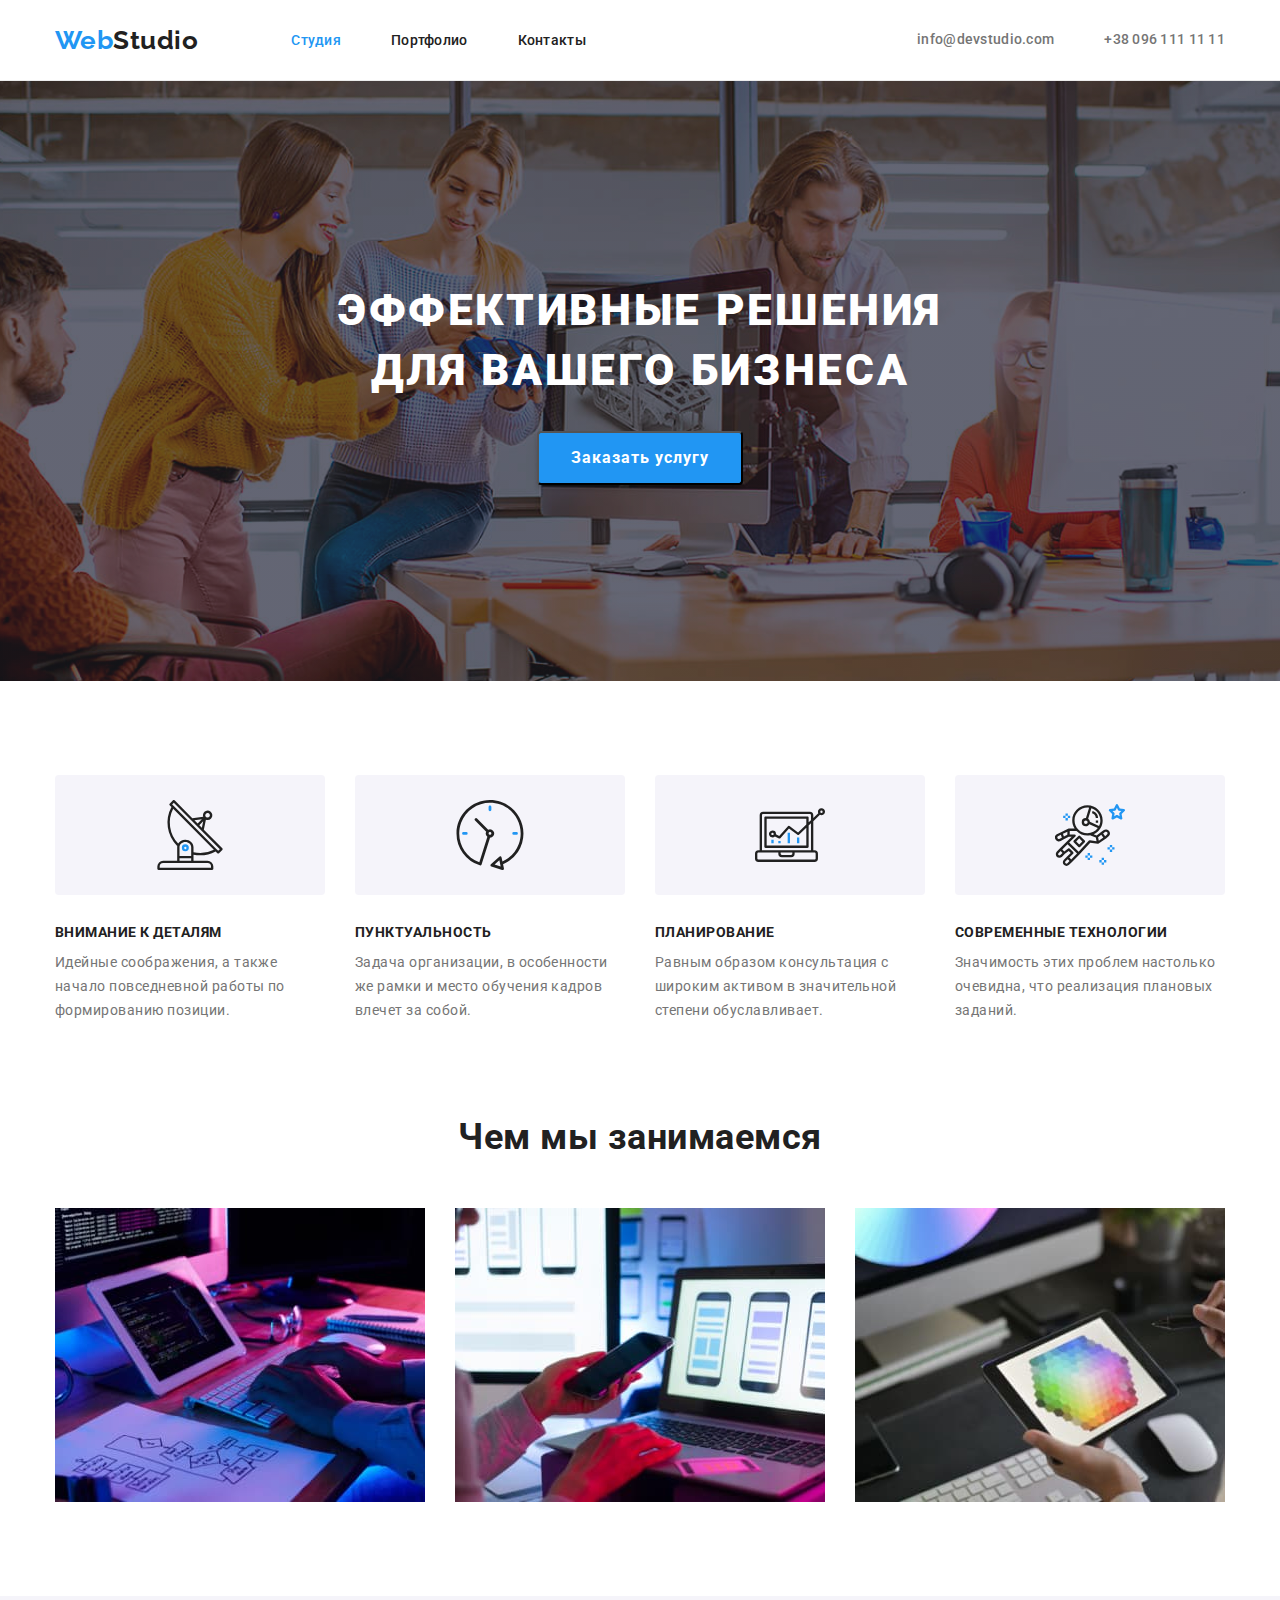
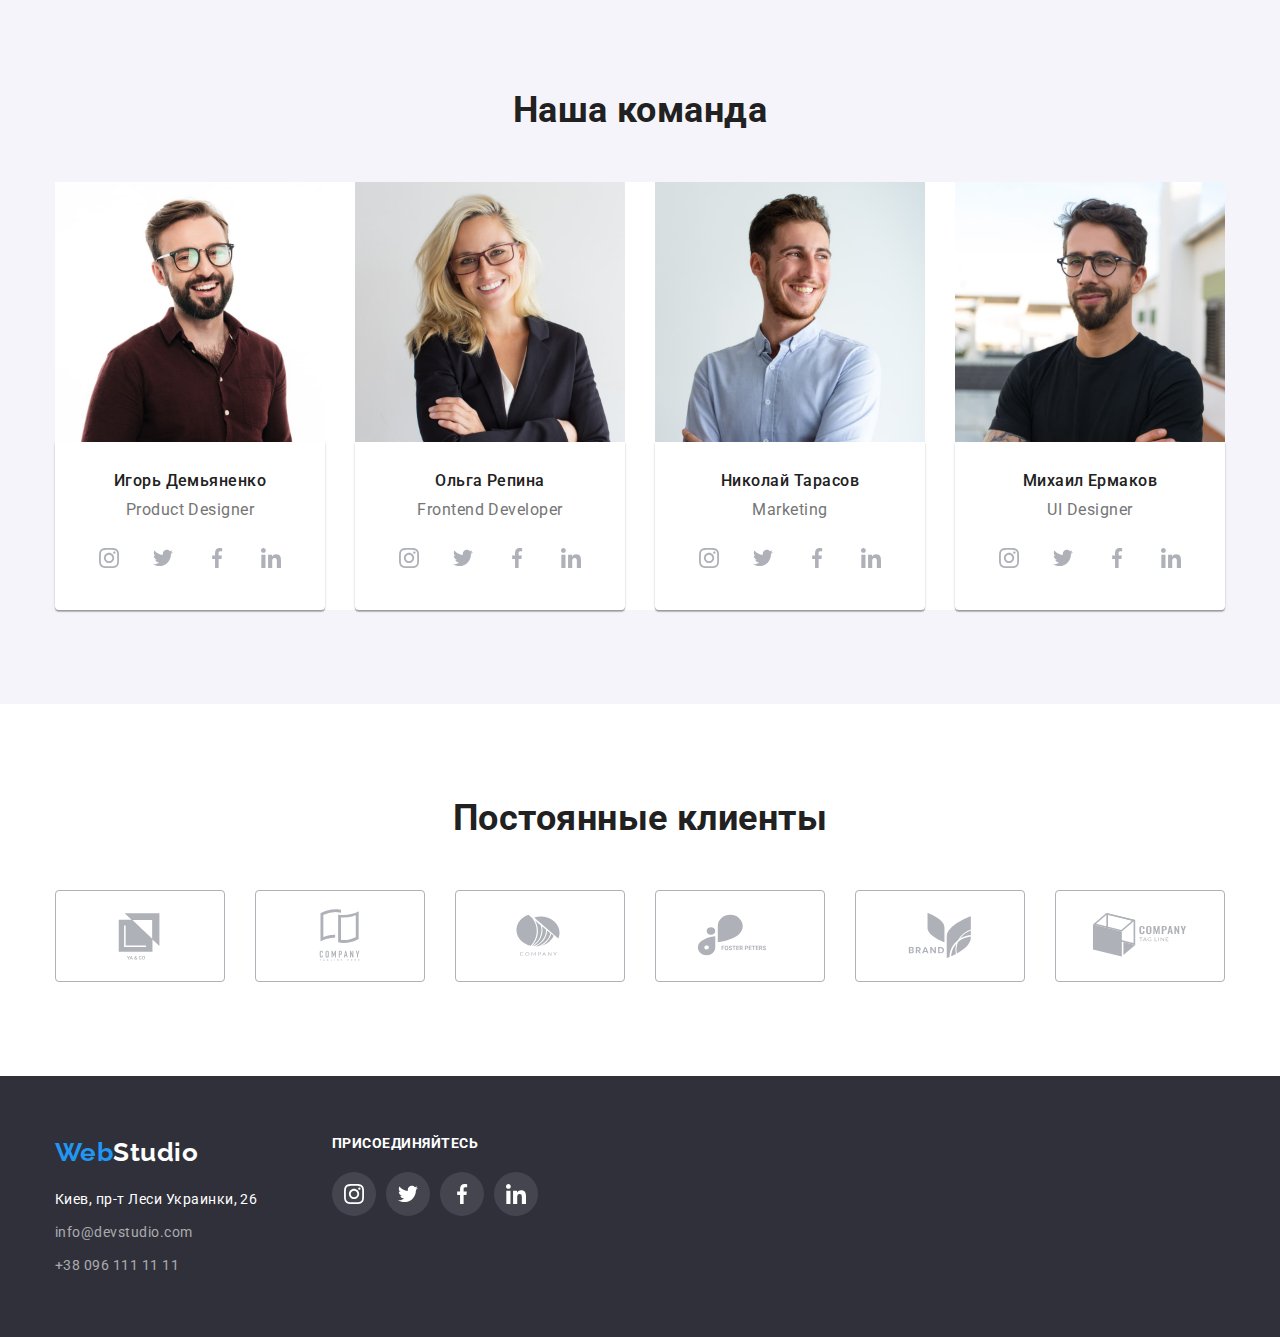
==== commit 061021f9: "." ====
--- a/index.html
+++ b/index.html
@@ -151,28 +151,28 @@
 
                 <ul class="network-list list">
                   <li class="network-item">
-                    <a href="" class="network-link">
+                    <a href="" class="network-link link">
                       <svg class="icon-network">
                         <use href="./images/icons.svg#icon-instagram"></use>
                       </svg>
                     </a>
                   </li>
                   <li>
-                    <a href="">
+                    <a href="" class="network-link link">
                       <svg class="icon-network">
                         <use href="./images/icons.svg#icon-twitter"></use>
                       </svg>
                     </a>
                   </li>
                   <li>
-                    <a href="">
+                    <a href="" class="network-link link">
                       <svg class="icon-network">
                         <use href="./images/icons.svg#icon-facebook"></use>
                       </svg>
                     </a>
                   </li>
                   <li>
-                    <a href="">
+                    <a href="" class="network-link link">
                       <svg class="icon-network">
                         <use href="./images/icons.svg#icon-linkedin"></use>
                       </svg>
@@ -192,28 +192,28 @@
 
                 <ul class="network-list list">
                   <li>
-                    <a href="">
+                    <a href="" class="network-link link">
                       <svg class="icon-network">
                         <use href="./images/icons.svg#icon-instagram"></use>
                       </svg>
                     </a>
                   </li>
                   <li>
-                    <a href="">
+                    <a href="" class="network-link link">
                       <svg class="icon-network">
                         <use href="./images/icons.svg#icon-twitter"></use>
                       </svg>
                     </a>
                   </li>
                   <li>
-                    <a href="">
+                    <a href="" class="network-link link">
                       <svg class="icon-network">
                         <use href="./images/icons.svg#icon-facebook"></use>
                       </svg>
                     </a>
                   </li>
                   <li>
-                    <a href="">
+                    <a href="" class="network-link link">
                       <svg class="icon-network">
                         <use href="./images/icons.svg#icon-linkedin"></use>
                       </svg>
@@ -236,28 +236,28 @@
 
                 <ul class="network-list list">
                   <li>
-                    <a href="">
+                    <a href="" class="network-link link">
                       <svg class="icon-network">
                         <use href="./images/icons.svg#icon-instagram"></use>
                       </svg>
                     </a>
                   </li>
                   <li>
-                    <a href="">
+                    <a href="" class="network-link link">
                       <svg class="icon-network">
                         <use href="./images/icons.svg#icon-twitter"></use>
                       </svg>
                     </a>
                   </li>
                   <li>
-                    <a href="">
+                    <a href="" class="network-link link">
                       <svg class="icon-network">
                         <use href="./images/icons.svg#icon-facebook"></use>
                       </svg>
                     </a>
                   </li>
                   <li>
-                    <a href="">
+                    <a href="" class="network-link link">
                       <svg class="icon-network">
                         <use href="./images/icons.svg#icon-linkedin"></use>
                       </svg>
@@ -280,28 +280,28 @@
 
                 <ul class="network-list list">
                   <li>
-                    <a href="">
+                    <a href="" class="network-link link">
                       <svg class="icon-network">
                         <use href="./images/icons.svg#icon-instagram"></use>
                       </svg>
                     </a>
                   </li>
                   <li>
-                    <a href="">
+                    <a href="" class="network-link link">
                       <svg class="icon-network">
                         <use href="./images/icons.svg#icon-twitter"></use>
                       </svg>
                     </a>
                   </li>
                   <li>
-                    <a href="">
+                    <a href="" class="network-link link">
                       <svg class="icon-network">
                         <use href="./images/icons.svg#icon-facebook"></use>
                       </svg>
                     </a>
                   </li>
                   <li>
-                    <a href="">
+                    <a href="" class="network-link link">
                       <svg class="icon-network">
                         <use href="./images/icons.svg#icon-linkedin"></use>
                       </svg>
@@ -369,39 +369,75 @@
     <!-- Футер -->
     <footer class="footer">
       <div class="container">
-        <a href="" class="header-logo link"
-          >Web<span class="logo-light">Studio</span>
-        </a>
-
-        <address class="address">
-          <ul class="address-list list">
-            <li class="address-item">
-              <a
-                href="https://goo.gl/maps/rnDaSSkSqu99BaFW7"
-                class="address-maps link"
-                >Киев, пр-т Леси Украинки, 26</a
-              >
-            </li>
-            <li class="address-item">
-              <a
-                href="mailto:info@devstudio.com"
-                target="_blank"
-                rel="noopener noindex nofollow"
-                class="address-link"
-                >info@devstudio.com</a
-              >
-            </li>
-            <li class="address-item">
-              <a
-                href="tel:+380961111111"
-                target="_blank"
-                rel="noopener noindex nofollow"
-                class="address-link"
-                >+38 096 111 11 11</a
-              >
-            </li>
-          </ul>
-        </address>
+        <div class="first-footer">
+          <a href="" class="header-logo link"
+            >Web<span class="logo-light">Studio</span>
+          </a>
+
+          <address class="address">
+            <ul class="address-list list">
+              <li class="address-item">
+                <a
+                  href="https://goo.gl/maps/rnDaSSkSqu99BaFW7"
+                  class="address-maps link address-general"
+                  >Киев, пр-т Леси Украинки, 26</a
+                >
+              </li>
+              <li class="address-item">
+                <a
+                  href="mailto:info@devstudio.com"
+                  target="_blank"
+                  rel="noopener noindex nofollow"
+                  class="address-link link address-general"
+                  >info@devstudio.com</a
+                >
+              </li>
+              <li class="address-item">
+                <a
+                  href="tel:+380961111111"
+                  target="_blank"
+                  rel="noopener noindex nofollow"
+                  class="address-link link address-general"
+                  >+38 096 111 11 11</a
+                >
+              </li>
+            </ul>
+          </address>
+        </div>
+
+        <div class="second-footer">
+          <h2 class="title-icon">присоединяйтесь</h2>
+          <ul class="footer-list-icon list">
+            <li>
+              <a href="" class="footer-link-icon link">
+                <svg class="footer-icon">
+                  <use href="./images/icons.svg#icon-instagram"></use>
+                </svg>
+              </a>
+            </li>
+            <li>
+              <a href="" class="footer-link-icon link">
+                <svg class="footer-icon">
+                  <use href="./images/icons.svg#icon-twitter"></use>
+                </svg>
+              </a>
+            </li>
+            <li>
+              <a href="" class="footer-link-icon link">
+                <svg class="footer-icon">
+                  <use href="./images/icons.svg#icon-facebook"></use>
+                </svg>
+              </a>
+            </li>
+            <li>
+              <a href="" class="footer-link-icon link">
+                <svg class="footer-icon">
+                  <use href="./images/icons.svg#icon-linkedin"></use>
+                </svg>
+              </a>
+            </li>
+          </ul>
+        </div>
       </div>
     </footer>
   </body>
--- a/css/styles.css
+++ b/css/styles.css
@@ -13,7 +13,7 @@
   --text-white-color: #ffffff;
   --background-h-f-color: #2f303a;
   --background-minor-color: #f5f4fa;
-  --background-color-img: #afb1b8;
+  --background-color-icons: #afb1b8;
 }
 
 body {
@@ -73,6 +73,7 @@
 
 /* styles do logo */
 .header-logo {
+  display: block;
   font-family: Raleway, sans-serif;
   font-weight: 700;
   font-size: 26px;
@@ -150,6 +151,7 @@
 
 /* Styles do hero-title  (Блок героя ) */
 .hero {
+  max-width: 1600px;
   height: 600px;
 
   padding-top: 200px;
@@ -158,6 +160,16 @@
   text-align: center;
 
   background-color: var(--background-h-f-color);
+
+  background-image: linear-gradient(
+      to right,
+      rgba(47, 48, 58, 0.4),
+      rgba(47, 48, 58, 0.4)
+    ),
+    url(../images/Img.svg);
+  background-repeat: no-repeat;
+  background-position: center;
+  background-size: cover;
 }
 
 .hero-title {
@@ -356,36 +368,37 @@
   margin-bottom: 16px;
 }
 
-
-
 .network-list {
   display: flex;
-
-  padding-right: 32px;
-  padding-left: 32px;
-  color: #afb1b8;
-  
-}
-
-
-.network-list li +  li {
-  margin-left: 10px;
-}
-
-.icon-network {
+  justify-content: center;
+  text-align: center;
+}
+
+.network-link {
   width: 44px;
   height: 44px;
-
   border-radius: 50%;
-  outline: 1px solid red;
-}
-
-.icon-network:hover {
-  fill: var(--accent-color);
-}
-
-.network-item:hover {
-  /* background-color: var(--accent-color); */
+
+  display: flex;
+  justify-content: center;
+  align-items: center;
+
+  fill: var(--background-color-icons);
+}
+
+.network-list li + li {
+  margin-left: 10px;
+}
+
+.icon-network {
+  width: 20px;
+  height: 20px;
+}
+
+.network-link:hover,
+.network-link:focus {
+  background-color: var(--accent-color);
+  fill: var(--text-white-color);
 }
 
 /* Постоянные клиенты */
@@ -397,34 +410,34 @@
   display: flex;
 }
 
-.customers-item {
+.customers-link {
   width: 170px;
   height: 92px;
 
-  padding: 16px 32px;
-
-  border: 1px solid #afb1b8;
+  display: flex;
+  justify-content: center;
+  align-items: center;
+
+  fill: var(--background-color-icons);
+
+  border: 1px solid var(--background-color-icons);
   box-sizing: border-box;
   border-radius: 4px;
 }
 
-
-.customers-item:hover,
-.customers-item:focus {
+.customers-link:hover,
+.customers-link:focus {
   border: 1px solid var(--accent-color);
 }
 
 .customers-item + .customers-item {
   margin-left: 30px;
 }
-
 
 .customers-svg {
   width: 106px;
   height: 60px;
-  fill: var(--background-color-img);
-
-  
+  fill: var(--background-color-icons);
 }
 
 .customers-svg:hover,
@@ -440,7 +453,13 @@
   background-color: var(--background-h-f-color);
 }
 
+.first-footer {
+  display: inline-block;
+  align-items: center;
+}
+
 .address {
+  display: flex;
   font-style: normal;
 }
 
@@ -452,17 +471,67 @@
   margin-top: 9px;
 }
 
+.address-general {
+  font-size: 14px;
+  line-height: 1.71;
+}
+
 .address-maps {
   color: var(--text-white-color);
-  font-size: 14px;
-  line-height: 1.71;
 }
 
 .address-link {
   color: rgba(255, 255, 255, 0.6);
-  text-decoration: none;
+}
+
+.second-footer {
+  display: inline-block;
+  align-items: center;
+  margin-left: 70px;
+}
+
+.title-icon {
+  margin-bottom: 20px;
+
+  font-weight: 700;
   font-size: 14px;
-  line-height: 1.71;
+  line-height: 1.14;
+  text-transform: uppercase;
+
+  color: var(--text-white-color);
+}
+
+.footer-list-icon {
+  display: flex;
+  align-items: center;
+}
+
+.footer-link-icon {
+  width: 44px;
+  height: 44px;
+  border-radius: 50%;
+
+  display: flex;
+  justify-content: center;
+  align-items: center;
+
+  background: rgba(255, 255, 255, 0.1);
+  fill: var(--text-white-color);
+}
+
+.footer-link-icon:hover,
+.footer-link-icon:focus {
+  background-color: var(--accent-color);
+  fill: var(--text-white-color);
+}
+
+.footer-list-icon li + li {
+  margin-left: 10px;
+}
+
+.footer-icon {
+  width: 20px;
+  height: 20px;
 }
 
 /* СТИЛІ ДО ПОРТФОЛІО */
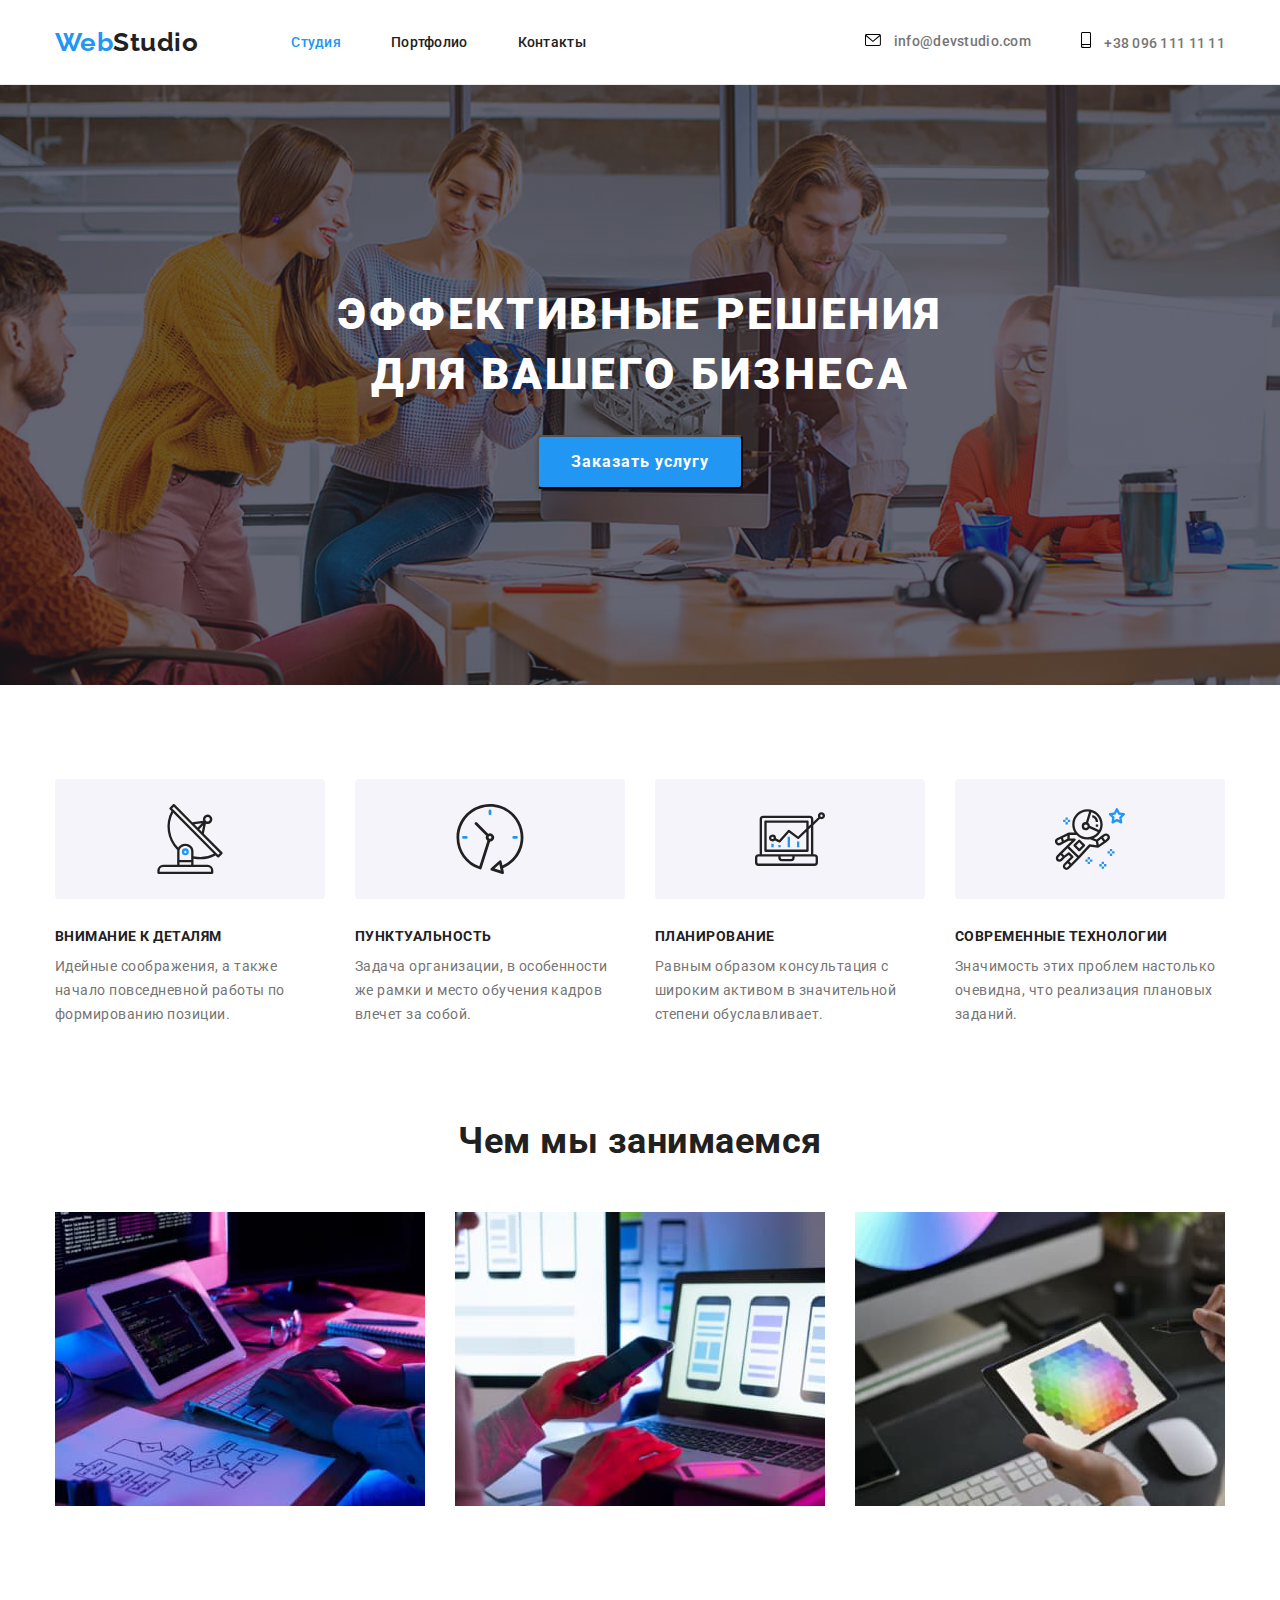
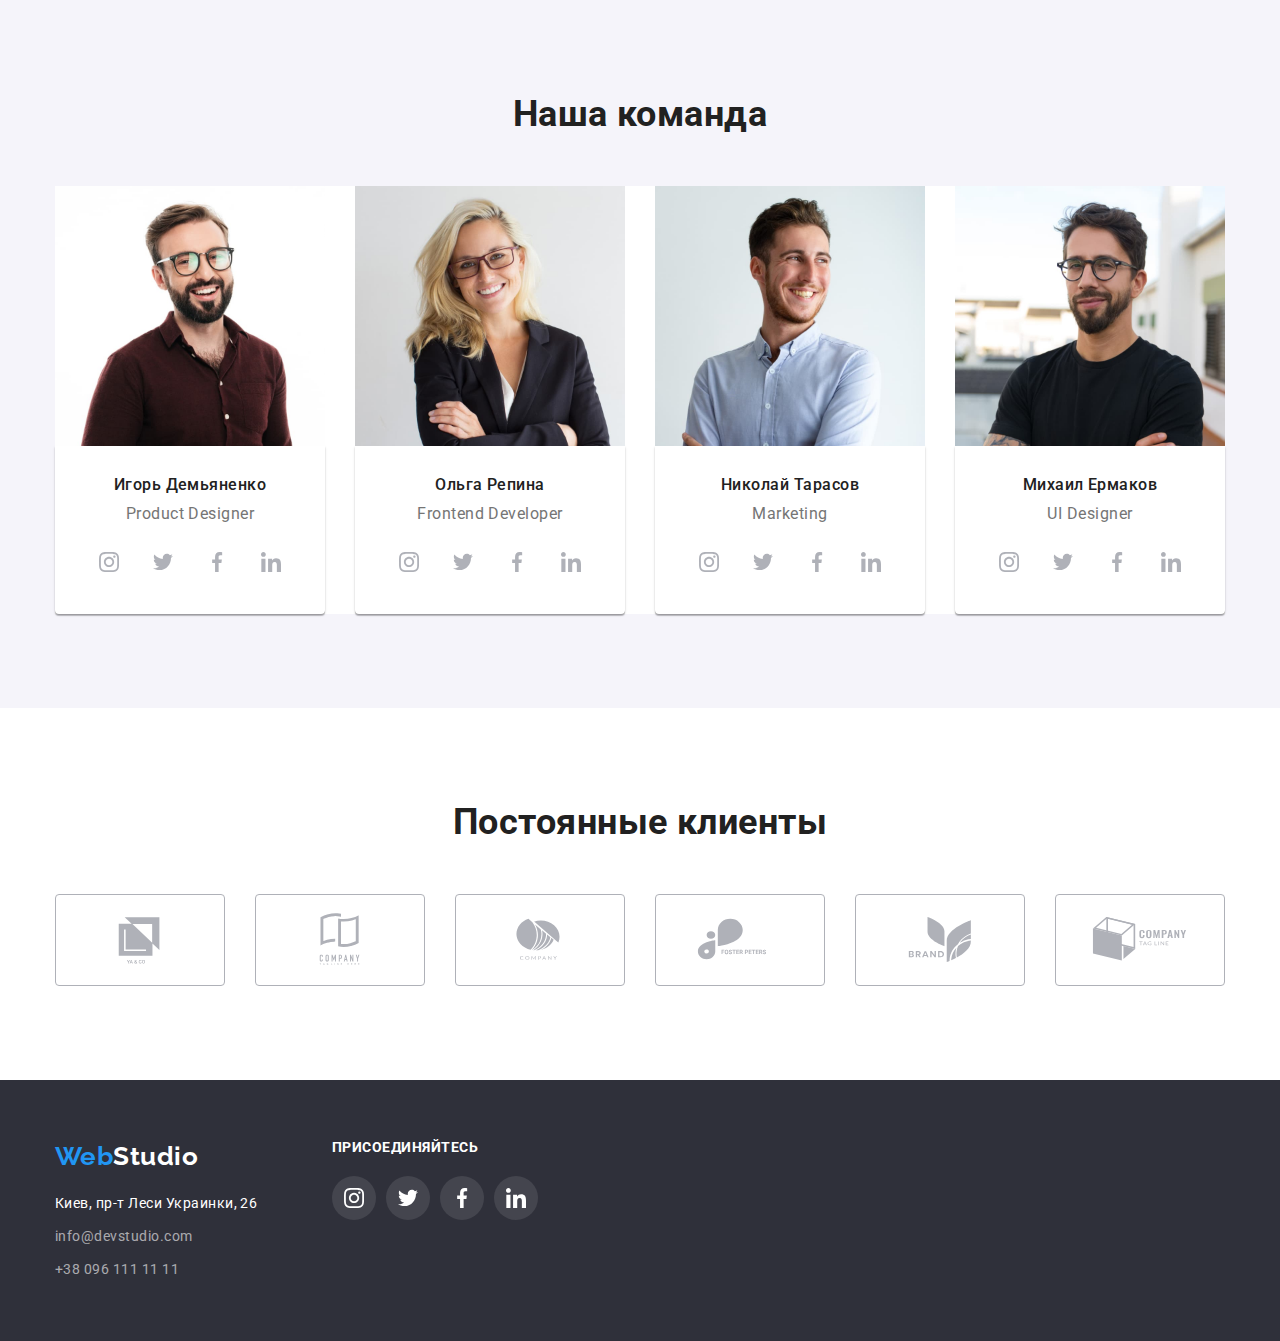
==== commit 42e31737: "." ====
--- a/index.html
+++ b/index.html
@@ -43,8 +43,13 @@
               target="_blank"
               rel="noopener noindex nofollow"
               class="link"
-              >info@devstudio.com</a
             >
+              <svg class="icon-envelope">
+                <use href="./images/icons.svg#icon-envelope"></use>
+              </svg>
+
+              info@devstudio.com
+            </a>
           </li>
           <li class="auth-sent">
             <a
@@ -52,8 +57,13 @@
               target="_blank"
               rel="noopener noindex nofollow"
               class="link"
-              >+38 096 111 11 11</a
             >
+              <svg class="icon-smartphone">
+                <use href="./images/icons.svg#icon-smartphone"></use>
+              </svg>
+
+              +38 096 111 11 11
+            </a>
           </li>
         </ul>
       </div>
--- a/css/styles.css
+++ b/css/styles.css
@@ -147,6 +147,23 @@
 .auth-nav .link:hover,
 .auth-nav .link:focus {
   color: var(--accent-color);
+  fill: var(--accent-color);
+}
+
+.icon-envelope {
+  width: 16px;
+  height: 12px;
+  margin-right: 10px;
+
+  align-items: center;
+}
+
+.icon-smartphone {
+  width: 10px;
+  height: 16px;
+  margin-right: 10px;
+
+  align-items: center;
 }
 
 /* Styles do hero-title  (Блок героя ) */
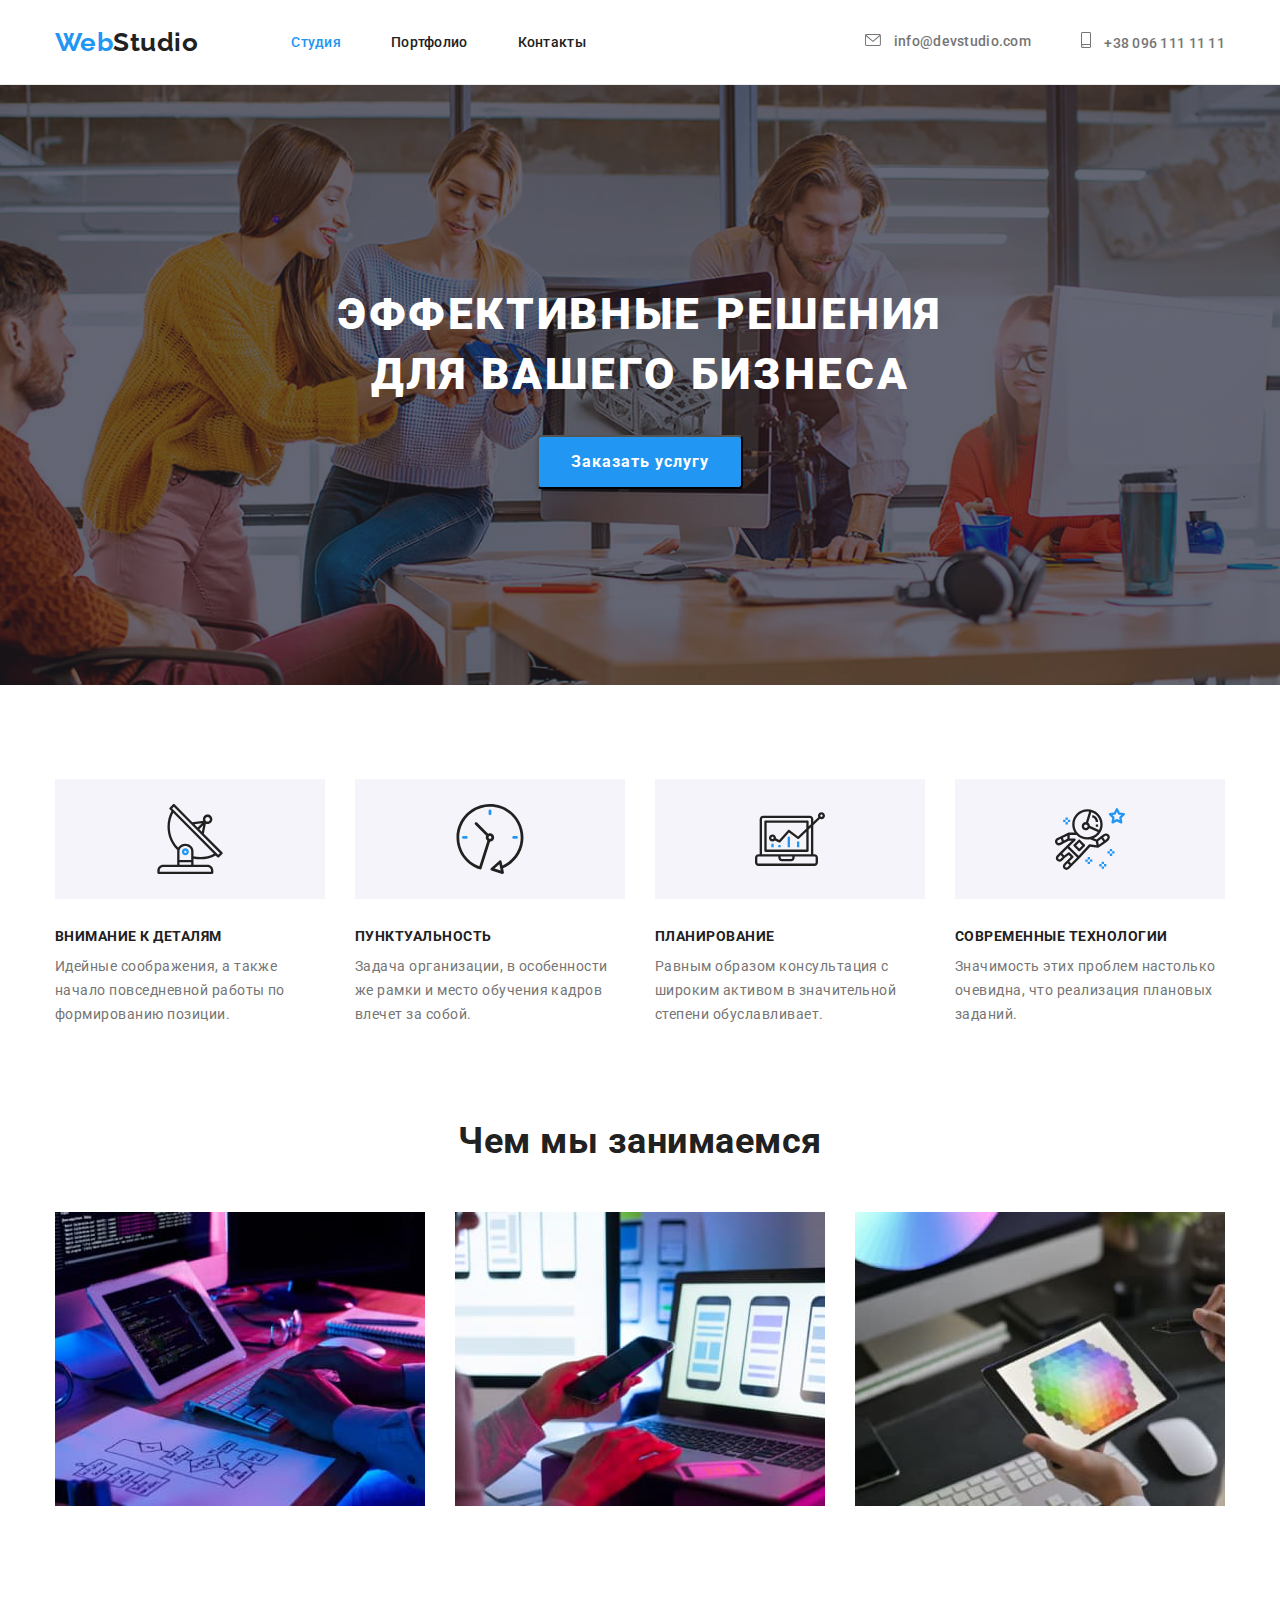
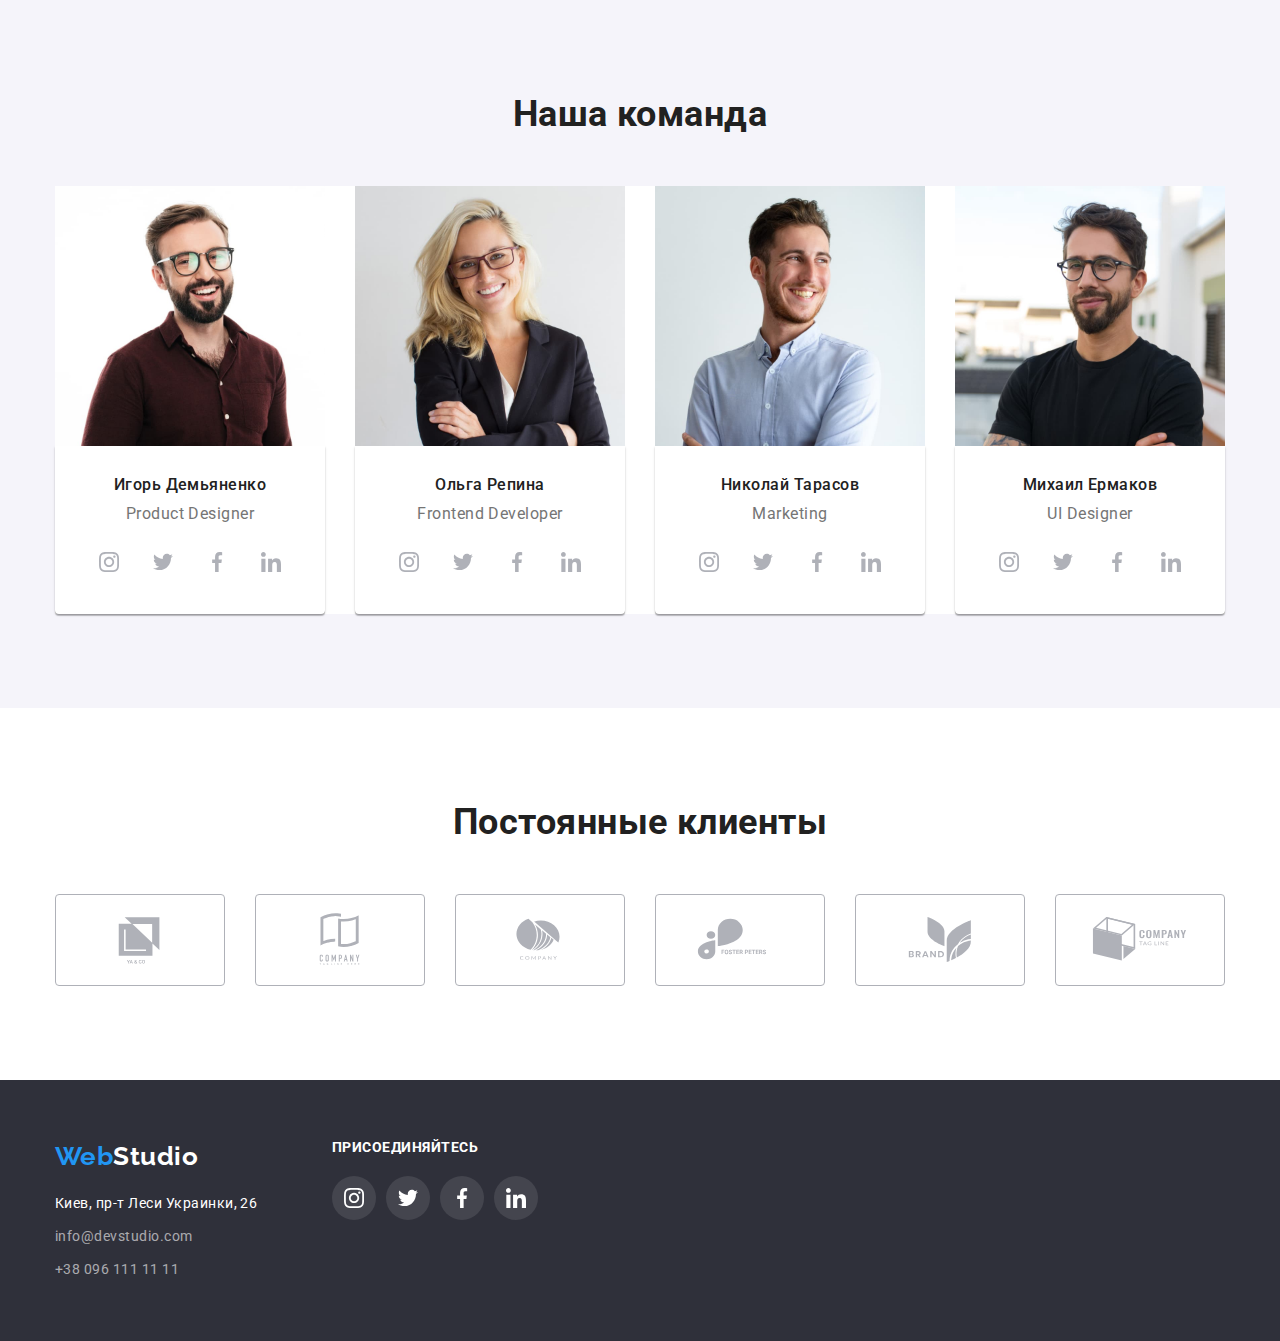
==== commit 29725ff1: "." ====
--- a/index.html
+++ b/index.html
@@ -28,11 +28,15 @@
             >Web<span class="logo-dark">Studio</span></a
           >
           <ul class="nav-list list">
-            <li class="nav-item"><a href="" class="link current">Студия</a></li>
+            <li class="nav-item">
+              <a href="" class="link current">Студия</a>
+            </li>
             <li class="nav-item">
               <a href="./portfolio.html" class="link">Портфолио</a>
             </li>
-            <li class="nav-item"><a href="" class="link">Контакты</a></li>
+            <li class="nav-item">
+              <a href="" class="link">Контакты</a>
+            </li>
           </ul>
         </nav>
 
@@ -88,7 +92,12 @@
           <h2 class="visually-hidden">Наші переваги</h2>
 
           <ul class="features-list list">
-            <li class="features-item icon-antenna">
+            <li class="features-item">
+              <div class="icon-features">
+                <svg class="icon-icons">
+                  <use href="./images/icons.svg#icon-antenna"></use>
+                </svg>
+              </div>
               <h3 class="features-title">Внимание к деталям</h3>
               <p class="features-text">
                 Идейные соображения, а также начало повседневной работы по
@@ -96,7 +105,12 @@
               </p>
             </li>
 
-            <li class="features-item icon-clock">
+            <li class="features-item">
+              <div class="icon-features">
+                <svg class="icon-icons">
+                  <use href="./images/icons.svg#icon-clock"></use>
+                </svg>
+              </div>
               <h3 class="features-title">Пунктуальность</h3>
               <p class="features-text">
                 Задача организации, в особенности же рамки и место обучения
@@ -104,7 +118,12 @@
               </p>
             </li>
 
-            <li class="features-item icon-diagram">
+            <li class="features-item">
+              <div class="icon-features">
+                <svg class="icon-icons">
+                  <use href="./images/icons.svg#icon-diagram"></use>
+                </svg>
+              </div>
               <h3 class="features-title">Планирование</h3>
               <p class="features-text">
                 Равным образом консультация с широким активом в значительной
@@ -112,7 +131,12 @@
               </p>
             </li>
 
-            <li class="features-item icon-astonaut">
+            <li class="features-item">
+              <div class="icon-features">
+                <svg class="icon-icons">
+                  <use href="./images/icons.svg#icon-astronaut"></use>
+                </svg>
+              </div>
               <h3 class="features-title">Современные технологии</h3>
               <p class="features-text">
                 Значимость этих проблем настолько очевидна, что реализация
--- a/css/styles.css
+++ b/css/styles.css
@@ -133,11 +133,15 @@
 
 .auth-nav .link {
   display: block;
+  justify-content: center;
+  align-items: center;
 
   padding-top: 32px;
   padding-bottom: 32px;
 
   color: var(--primary-text-color);
+  fill: var(--primary-text-color);
+
   font-weight: 500;
   font-size: 14px;
   line-height: 1.14;
@@ -154,16 +158,12 @@
   width: 16px;
   height: 12px;
   margin-right: 10px;
-
-  align-items: center;
 }
 
 .icon-smartphone {
   width: 10px;
   height: 16px;
   margin-right: 10px;
-
-  align-items: center;
 }
 
 /* Styles do hero-title  (Блок героя ) */
@@ -253,36 +253,21 @@
   display: flex;
 }
 
-.features-item {
-  width: 270px;
-}
-
-.features-item::before {
-  display: block;
-  content: '';
-  height: 120px;
-
+.icon-features {
+  display: flex;
+  justify-content: center;
+  align-items: center;
+
+  padding-top: 25px;
+  padding: 25px 100px;
   margin-bottom: 30px;
 
-  background-image: url(../images/antenna.svg);
-  background-size: 70px;
-  background-repeat: no-repeat;
-  background-position: center;
-
   background-color: var(--background-minor-color);
-  border-radius: 4px;
-}
-
-.icon-clock::before {
-  background-image: url(../images/clock.svg);
-}
-
-.icon-diagram::before {
-  background-image: url(../images/diagram.svg);
-}
-
-.icon-astonaut::before {
-  background-image: url(../images/astronaut.svg);
+}
+
+.icon-icons {
+  width: 70px;
+  height: 70px;
 }
 
 .features-list .features-item + .features-item {
@@ -567,9 +552,15 @@
 .navigation-list .navigation-button:focus {
   background-color: var(--accent-color);
   color: var(--text-white-color);
+
+  box-shadow: 0px 3px 1px rgba(0, 0, 0, 0.1), 0px 1px 2px rgba(0, 0, 0, 0.08),
+    0px 2px 2px rgba(0, 0, 0, 0.12);
 }
 
 .navigation-button {
+  border: none;
+
+  margin: 0;
   padding: 6px 22px;
 
   background-color: #f5f4fa;
@@ -597,10 +588,18 @@
   height: 404px;
 
   margin: 15px;
+
+  border: 1px solid #eeeeee;
 }
 
 .filter-link {
   color: var(--primary-text-color);
+}
+
+.filter-item:hover,
+.filter-item:focus {
+  box-shadow: 0px 1px 1px rgba(0, 0, 0, 0.12), 0px 4px 4px rgba(0, 0, 0, 0.06),
+    1px 4px 6px rgba(0, 0, 0, 0.16);
 }
 
 .filter-container {
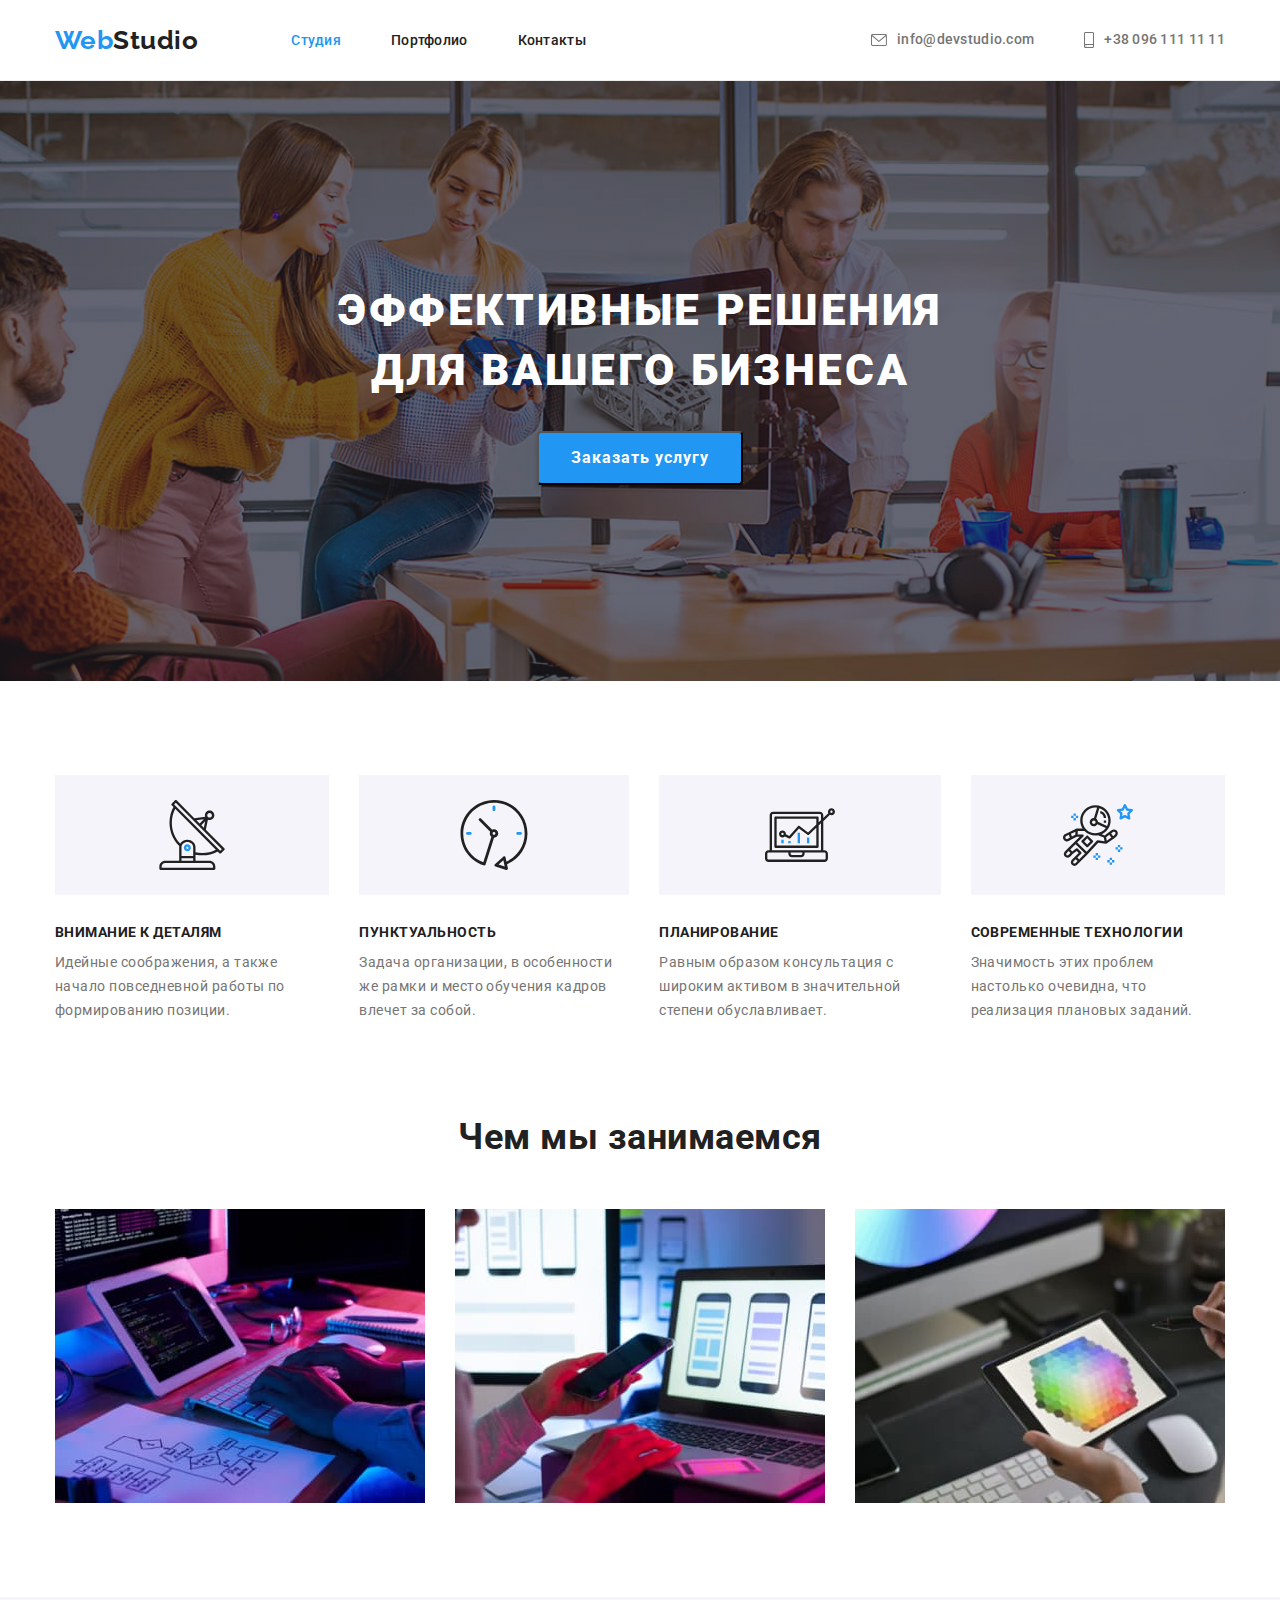
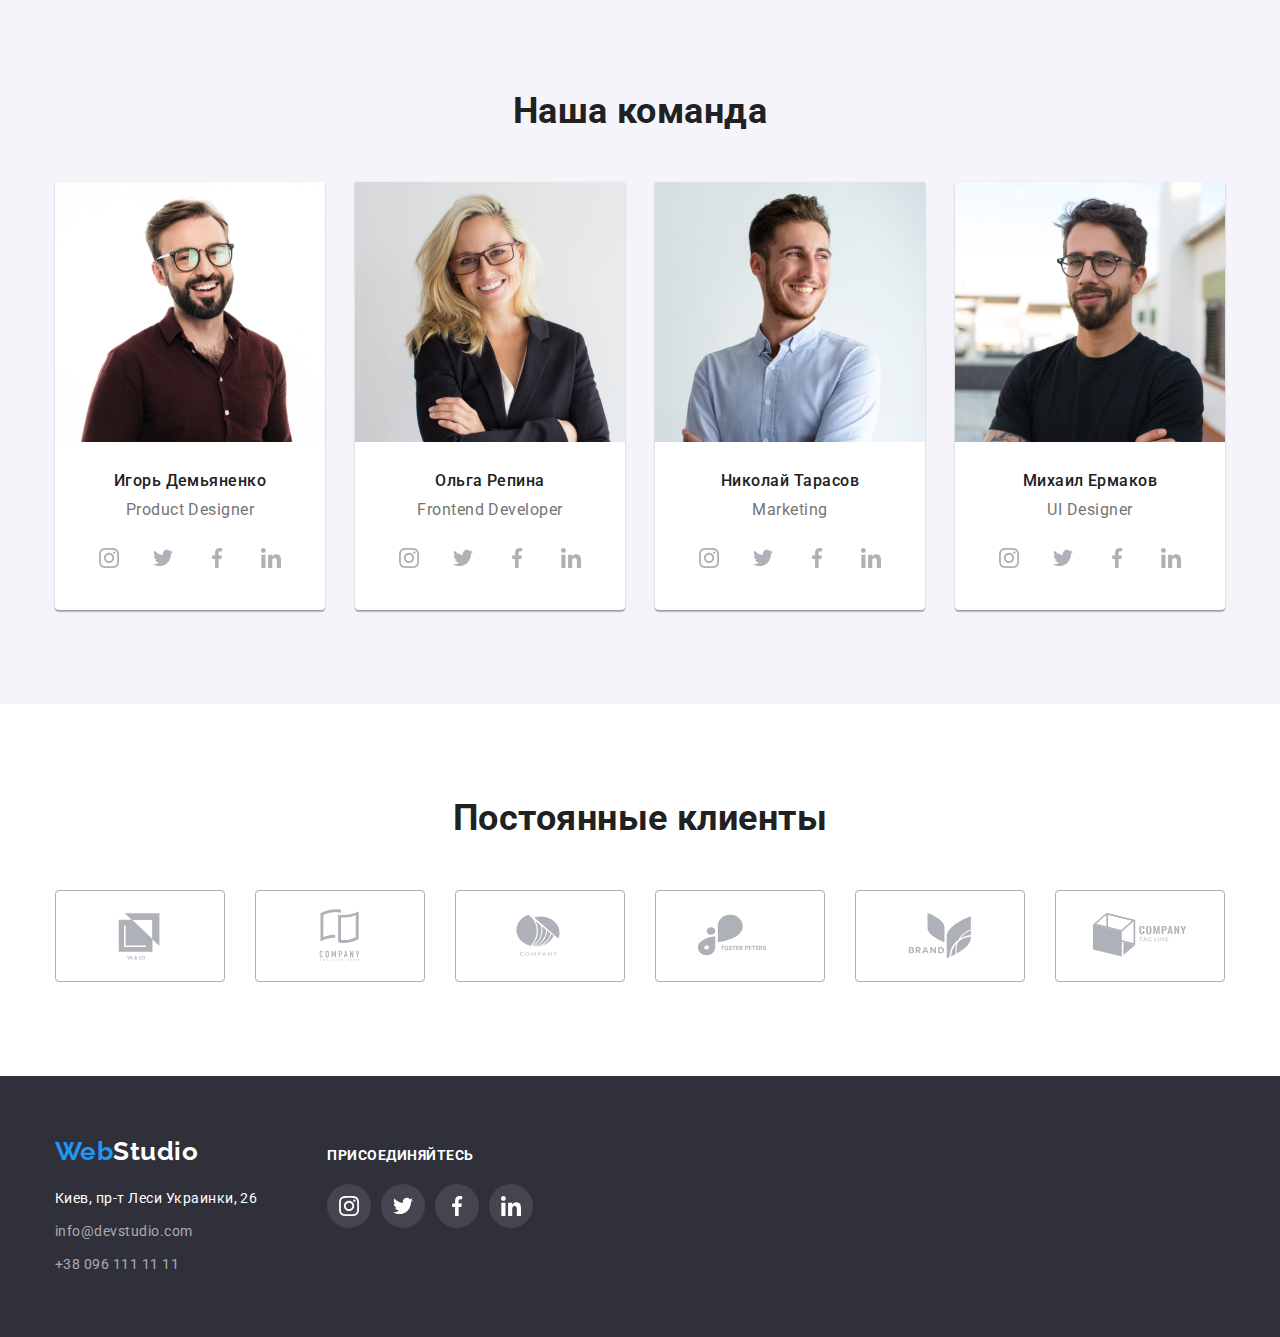
==== commit 205d4900: "." ====
--- a/index.html
+++ b/index.html
@@ -42,12 +42,7 @@
 
         <ul class="auth-nav list">
           <li class="auth-sent">
-            <a
-              href="mailto:info@devstudio.com"
-              target="_blank"
-              rel="noopener noindex nofollow"
-              class="link"
-            >
+            <a href="mailto:info@devstudio.com" class="link">
               <svg class="icon-envelope">
                 <use href="./images/icons.svg#icon-envelope"></use>
               </svg>
@@ -56,12 +51,7 @@
             </a>
           </li>
           <li class="auth-sent">
-            <a
-              href="tel:+380961111111"
-              target="_blank"
-              rel="noopener noindex nofollow"
-              class="link"
-            >
+            <a href="tel:+380961111111" class="link">
               <svg class="icon-smartphone">
                 <use href="./images/icons.svg#icon-smartphone"></use>
               </svg>
@@ -402,7 +392,7 @@
 
     <!-- Футер -->
     <footer class="footer">
-      <div class="container">
+      <div class="container ftr-container">
         <div class="first-footer">
           <a href="" class="header-logo link"
             >Web<span class="logo-light">Studio</span>
--- a/css/styles.css
+++ b/css/styles.css
@@ -132,8 +132,7 @@
 }
 
 .auth-nav .link {
-  display: block;
-  justify-content: center;
+  display: flex;
   align-items: center;
 
   padding-top: 32px;
@@ -171,6 +170,8 @@
   max-width: 1600px;
   height: 600px;
 
+  margin-left: auto;
+  margin-right: auto;
   padding-top: 200px;
   padding-bottom: 200px;
 
@@ -258,8 +259,7 @@
   justify-content: center;
   align-items: center;
 
-  padding-top: 25px;
-  padding: 25px 100px;
+  height: 120px;
   margin-bottom: 30px;
 
   background-color: var(--background-minor-color);
@@ -328,7 +328,6 @@
 
 .team-list {
   display: flex;
-  background-color: var(--text-white-color);
 }
 
 .team-list .team-item + .team-item {
@@ -337,7 +336,12 @@
 
 .team-item {
   width: 270px;
-  /* height: 368px; */
+
+  background-color: var(--text-white-color);
+
+  box-shadow: 0px 1px 3px rgba(0, 0, 0, 0.12), 0px 1px 1px rgba(0, 0, 0, 0.14),
+    0px 2px 1px rgba(0, 0, 0, 0.2);
+  border-radius: 0px 0px 4px 4px;
 }
 
 .team-container {
@@ -346,10 +350,6 @@
 
   padding-top: 30px;
   padding-bottom: 30px;
-
-  box-shadow: 0px 1px 3px rgba(0, 0, 0, 0.12), 0px 1px 1px rgba(0, 0, 0, 0.14),
-    0px 2px 1px rgba(0, 0, 0, 0.2);
-  border-radius: 0px 0px 4px 4px;
 }
 
 .team-title {
@@ -430,21 +430,16 @@
 .customers-link:hover,
 .customers-link:focus {
   border: 1px solid var(--accent-color);
-}
-
-.customers-item + .customers-item {
-  margin-left: 30px;
+  fill: var(--accent-color);
 }
 
 .customers-svg {
   width: 106px;
   height: 60px;
-  fill: var(--background-color-icons);
-}
-
-.customers-svg:hover,
-.customers-svg:focus {
-  fill: var(--accent-color);
+}
+
+.customers-item + .customers-item {
+  margin-left: 30px;
 }
 
 /* загальні стилі до footera */
@@ -455,8 +450,12 @@
   background-color: var(--background-h-f-color);
 }
 
+.ftr-container {
+  display: flex;
+  align-items: baseline;
+}
+
 .first-footer {
-  display: inline-block;
   align-items: center;
 }
 
@@ -487,7 +486,6 @@
 }
 
 .second-footer {
-  display: inline-block;
   align-items: center;
   margin-left: 70px;
 }
@@ -585,19 +583,17 @@
 
 .filter-item {
   width: 370px;
-  height: 404px;
 
   margin: 15px;
-
-  border: 1px solid #eeeeee;
 }
 
 .filter-link {
+  display: block;
   color: var(--primary-text-color);
 }
 
-.filter-item:hover,
-.filter-item:focus {
+.filter-link:hover,
+.filter-link:focus {
   box-shadow: 0px 1px 1px rgba(0, 0, 0, 0.12), 0px 4px 4px rgba(0, 0, 0, 0.06),
     1px 4px 6px rgba(0, 0, 0, 0.16);
 }
